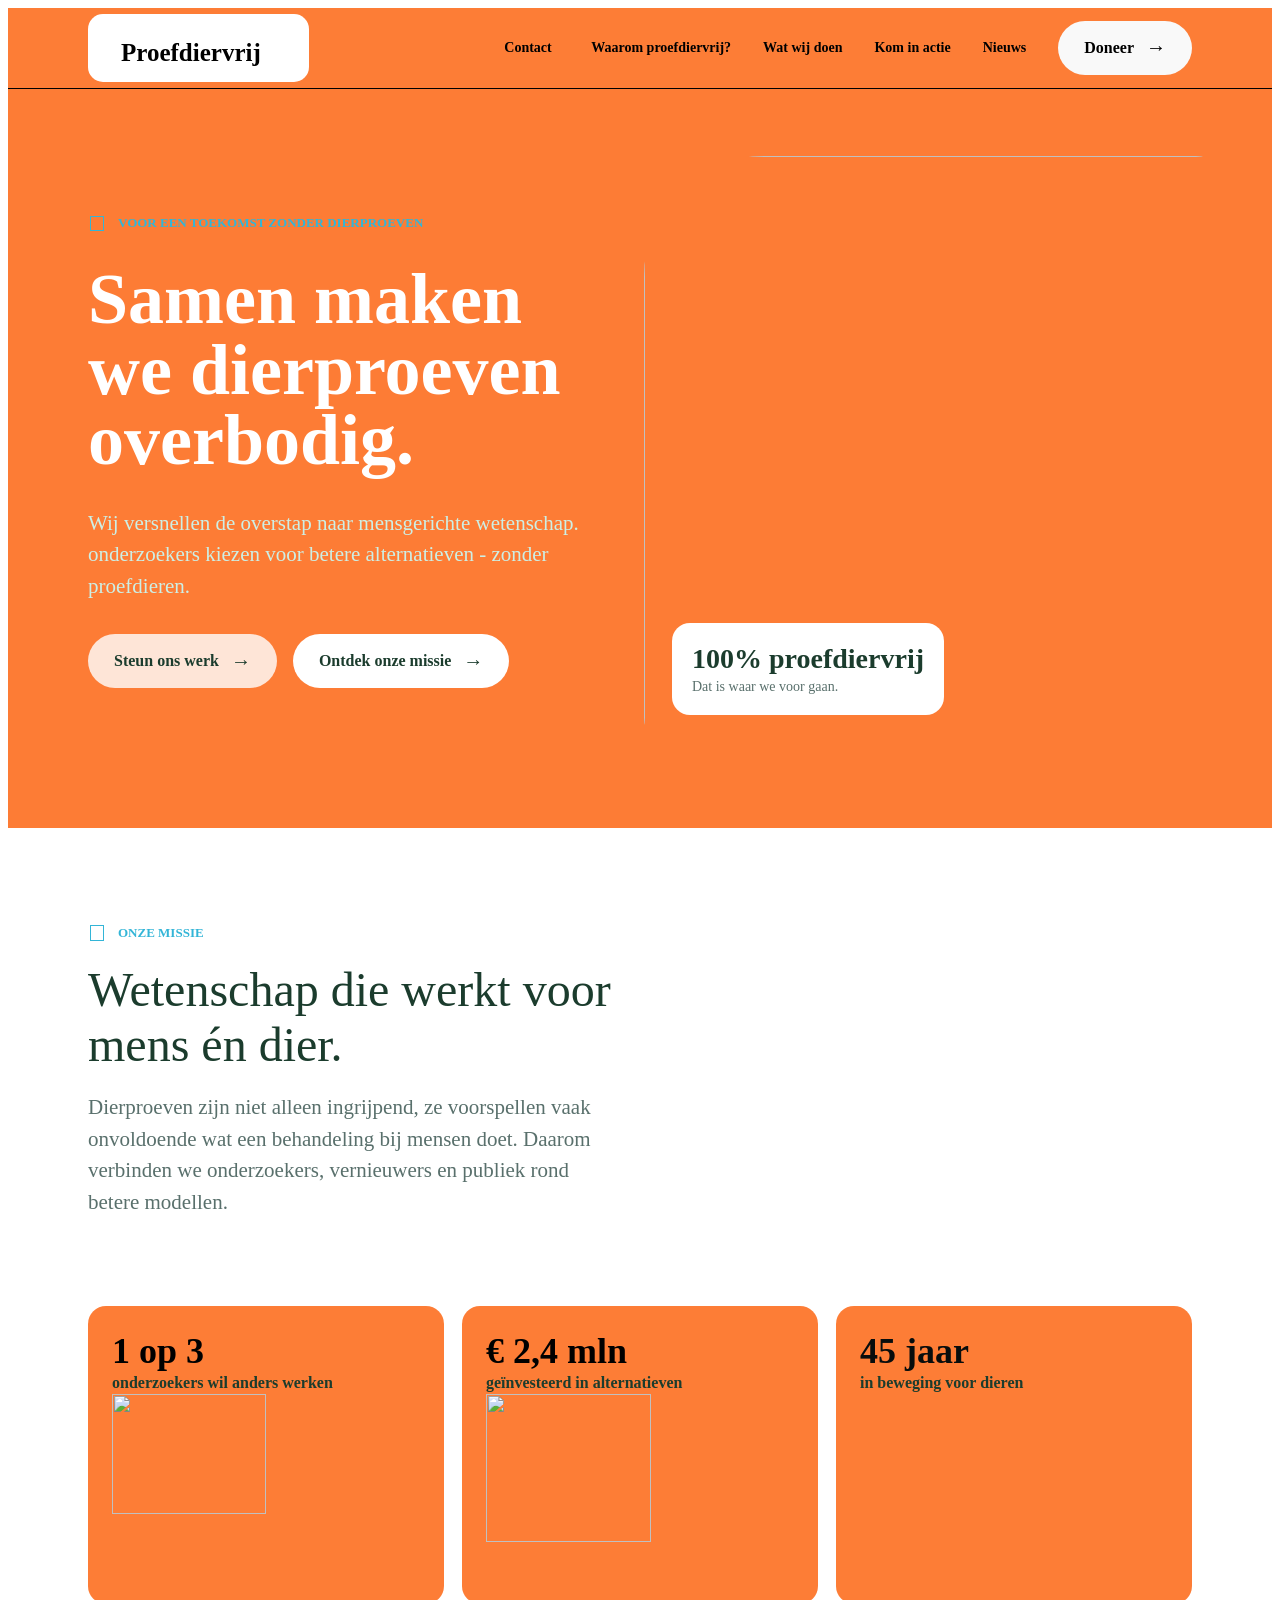
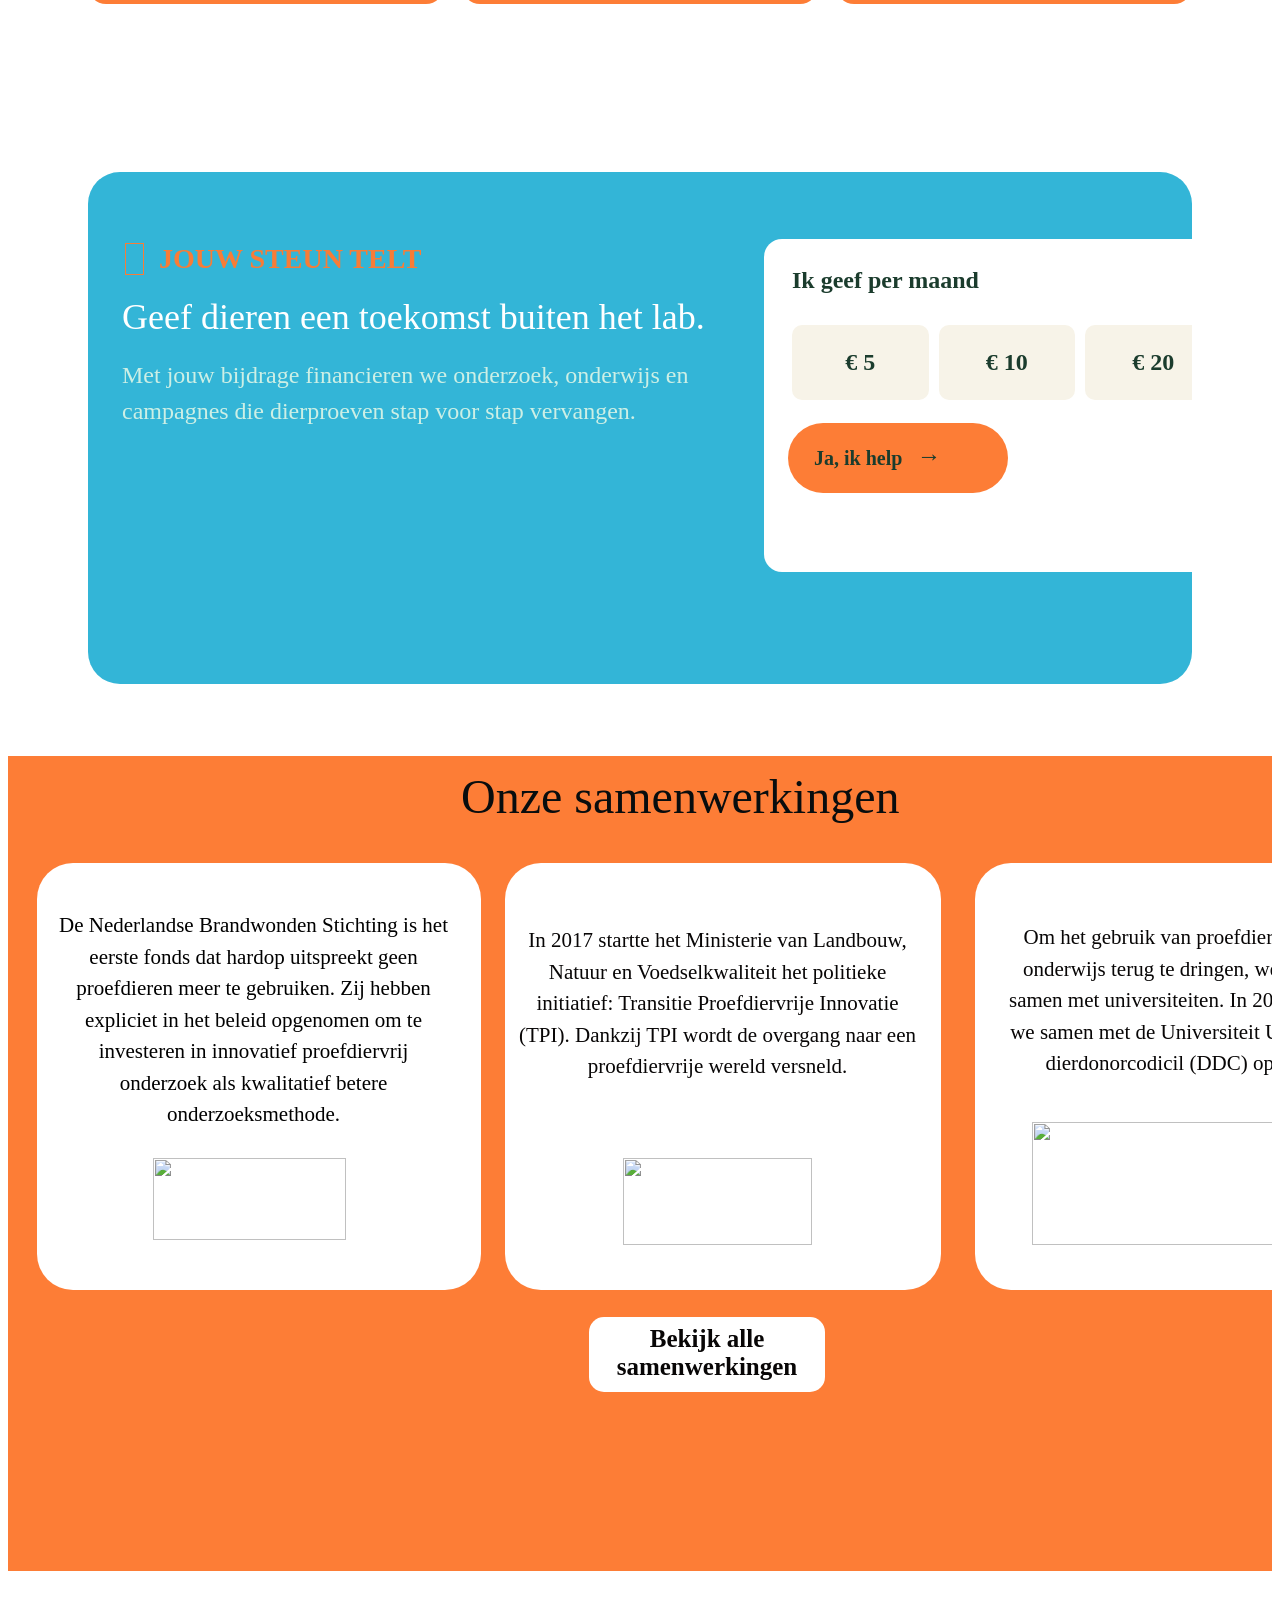
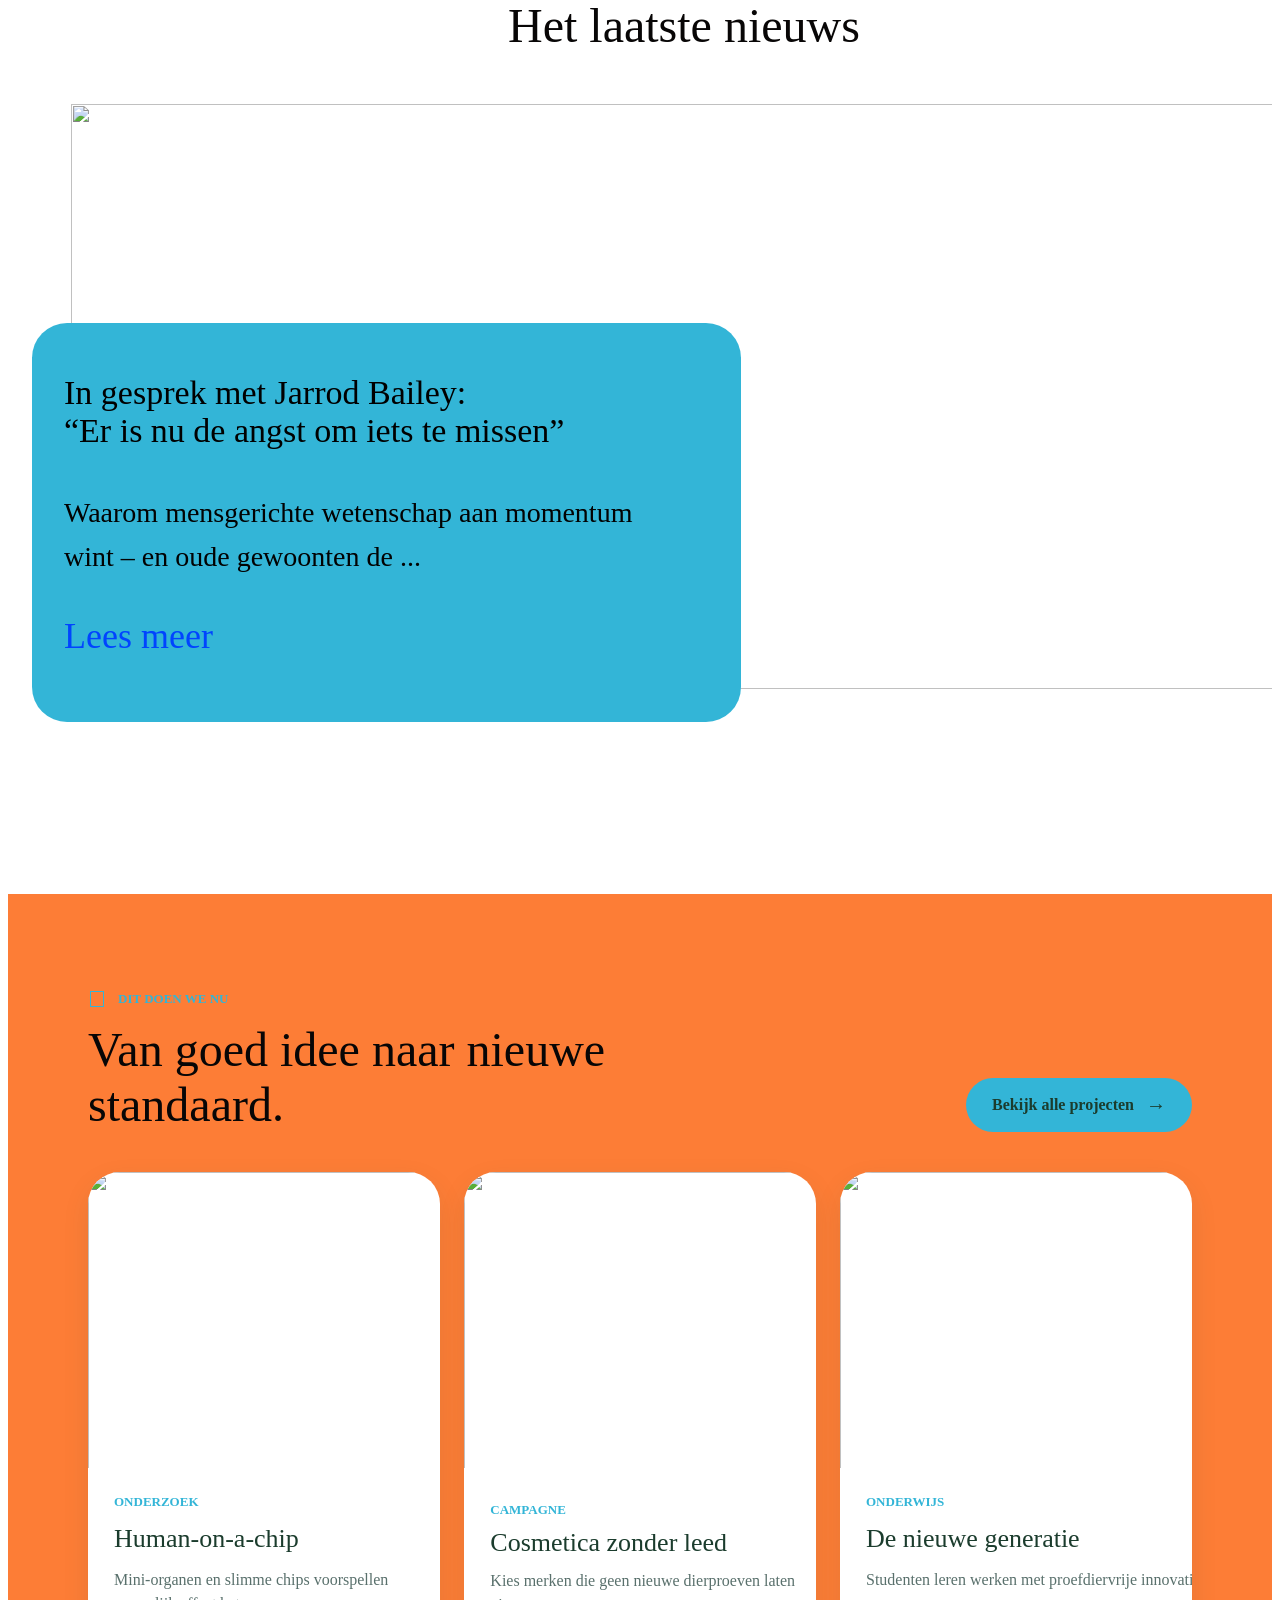
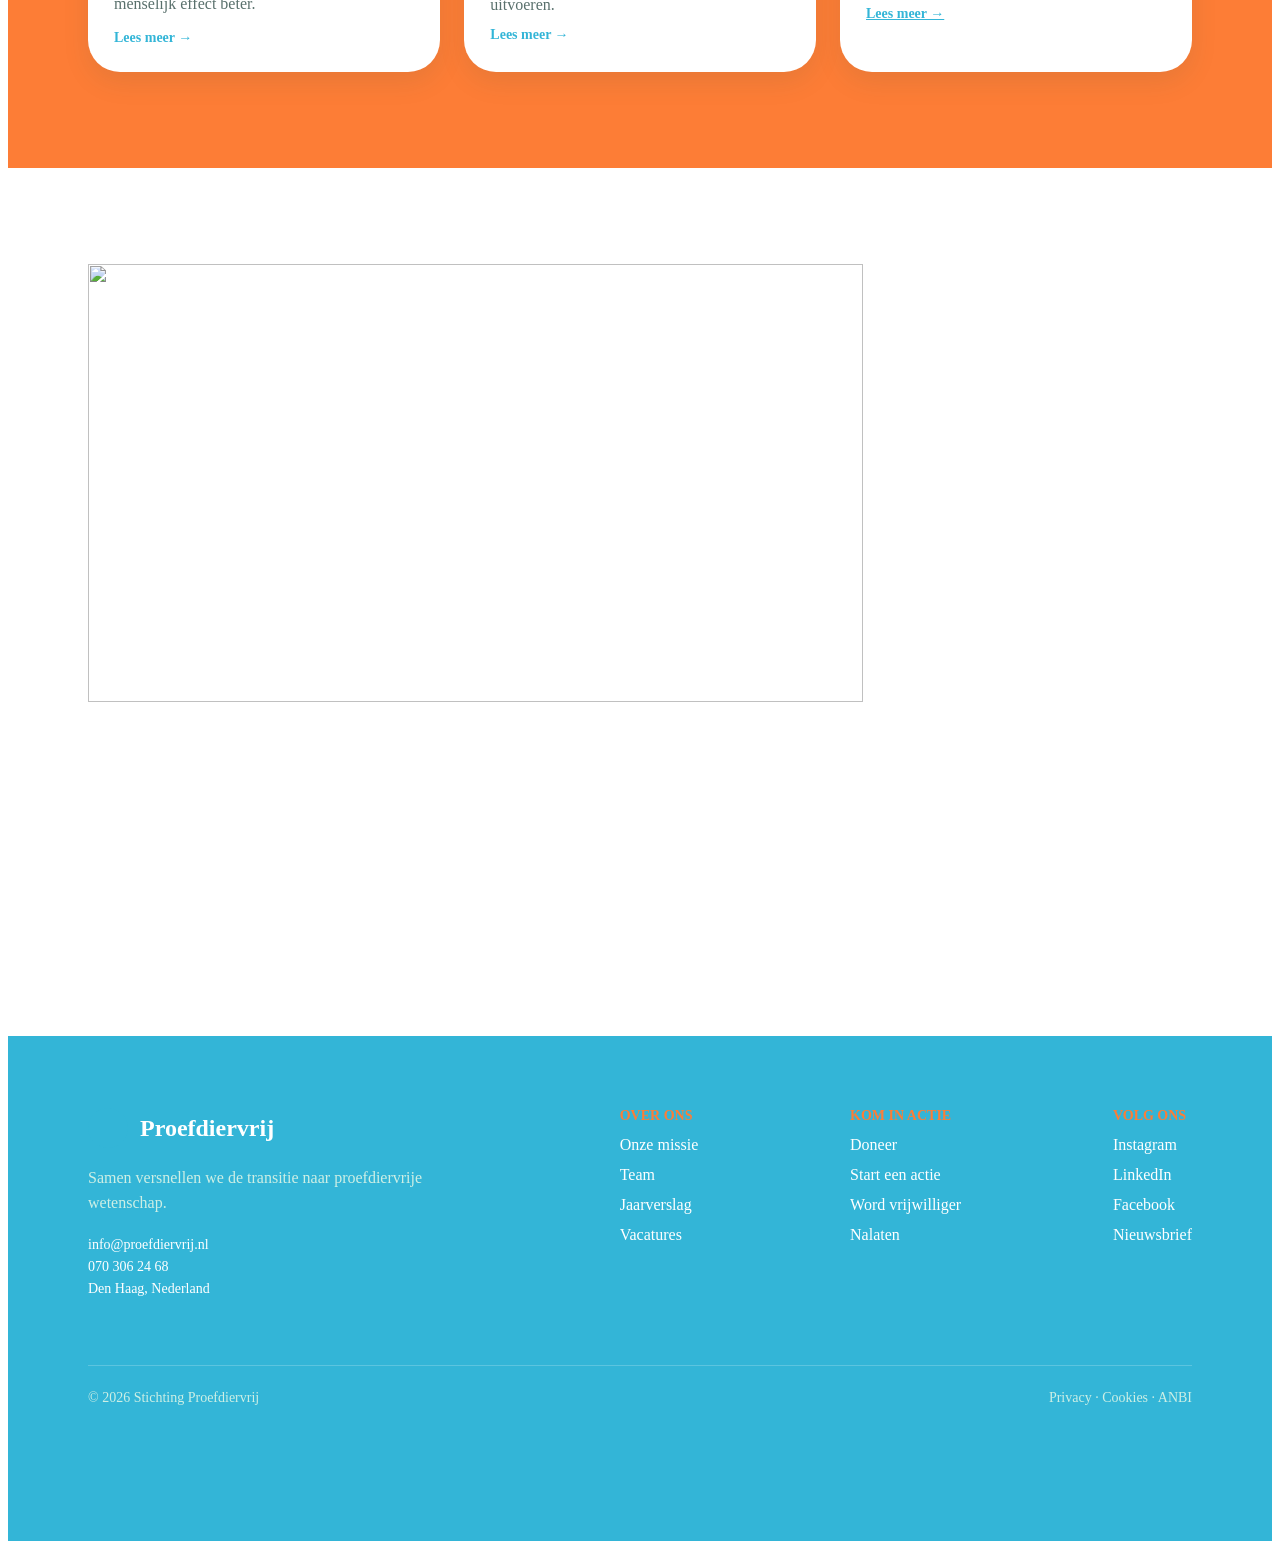
==== vyuoftyjfctcyucrtyucxrtyj.html @ 42ef0dd7 "begin project" ====
<!DOCTYPE html>
<html lang="en">
<head>
    <meta charset="UTF-8">
    <meta name="viewport" content="width=device-width, initial-scale=1.0">
    <title>proefdiervrij</title>
    <link rel="stylesheet" href="style.css">
</head>
<body>

    <div style="width: 100%; height: 100%; background: #F7F3E8; overflow: hidden; flex-direction: column; justify-content: flex-start; align-items: flex-start; display: inline-flex">
    <div style="align-self: stretch; height: 820px; background: rgba(255, 89.25, 0, 0.77); overflow: hidden; flex-direction: column; justify-content: flex-start; align-items: flex-start; display: flex">
        <div style="align-self: stretch; height: 92px; padding-left: 80px; padding-right: 80px; position: relative; background: #FD7D36; overflow: hidden; border-bottom: 1px black solid; justify-content: space-between; align-items: center; display: inline-flex">
            <div style="width: 221px; height: 68px; background: white; border-radius: 15px"></div>
            <div style="overflow: hidden; justify-content: flex-start; align-items: center; gap: 32px; display: flex">
                <div style="width: 55px; justify-content: flex-end; display: flex; flex-direction: column; color: black; font-size: 14px; font-family: Inter; font-weight: 600; word-wrap: break-word">Contact</div>
                <div style="color: black; font-size: 14px; font-family: Inter; font-weight: 600; word-wrap: break-word">Waarom proefdiervrij?</div>
                <div style="color: black; font-size: 14px; font-family: Inter; font-weight: 600; word-wrap: break-word">Wat wij doen</div>
                <div style="color: black; font-size: 14px; font-family: Inter; font-weight: 600; word-wrap: break-word">Kom in actie</div>
                <div style="color: black; font-size: 14px; font-family: Inter; font-weight: 600; word-wrap: break-word">Nieuws</div>
                <div style="height: 54px; padding-left: 26px; padding-right: 26px; background: #F9F9F9; overflow: hidden; border-radius: 999px; justify-content: flex-start; align-items: center; gap: 12px; display: flex">
                    <div style="color: black; font-size: 16px; font-family: Inter; font-weight: 700; word-wrap: break-word">Doneer</div>
                    <div style="color: black; font-size: 20px; font-family: Inter; font-weight: 700; word-wrap: break-word">→</div>
                </div>
            </div>
            <div style="left: 113px; top: 31px; position: absolute; color: black; font-size: 25px; font-family: Inter; font-weight: 800; word-wrap: break-word">Proefdiervrij</div>
        </div>
        <div style="align-self: stretch; height: 703px; padding-top: 58px; padding-bottom: 72px; padding-left: 80px; padding-right: 48px; overflow: hidden; justify-content: flex-start; align-items: center; gap: 64px; display: inline-flex">
            <div style="flex: 1 1 0; overflow: hidden; flex-direction: column; justify-content: flex-start; align-items: flex-start; gap: 32px; display: inline-flex">
                <div style="overflow: hidden; justify-content: flex-start; align-items: center; gap: 12px; display: inline-flex">
                    <div style="width: 18px; height: 18px; position: relative; overflow: hidden">
                        <div style="width: 12px; height: 13.50px; left: 3px; top: 2.25px; position: absolute; outline: 1px #33B5D7 solid; outline-offset: -0.50px"></div>
                    </div>
                    <div style="color: #33B5D7; font-size: 13px; font-family: Inter; font-weight: 700; text-transform: uppercase; word-wrap: break-word">Voor een toekomst zonder dierproeven</div>
                </div>
                <div style="align-self: stretch; color: white; font-size: 72px; font-family: Inter; font-weight: 800; line-height: 70.56px; word-wrap: break-word">Samen maken we dierproeven overbodig.</div>
                <div style="width: 560px; color: #CDEFE5; font-size: 21px; font-family: Inter; font-weight: 400; line-height: 31.50px; word-wrap: break-word">Wij versnellen de overstap naar mensgerichte wetenschap. Help onderzoekers kiezen voor betere alternatieven - zonder proefdieren.</div>
                <div style="overflow: hidden; justify-content: flex-start; align-items: flex-start; gap: 16px; display: inline-flex">
                    <div style="height: 54px; padding-left: 26px; padding-right: 26px; background: rgba(254.52, 254.52, 254.52, 0.80); overflow: hidden; border-radius: 999px; justify-content: flex-start; align-items: center; gap: 12px; display: flex">
                        <div style="color: #1B3C2D; font-size: 16px; font-family: Inter; font-weight: 700; word-wrap: break-word">Steun ons werk</div>
                        <div style="color: #1B3C2D; font-size: 20px; font-family: Inter; font-weight: 700; word-wrap: break-word">→</div>
                    </div>
                    <div style="height: 54px; padding-left: 26px; padding-right: 26px; background: white; overflow: hidden; border-radius: 999px; justify-content: flex-start; align-items: center; gap: 12px; display: flex">
                        <div style="color: #1B3C2D; font-size: 16px; font-family: Inter; font-weight: 700; word-wrap: break-word">Ontdek onze missie</div>
                        <div style="color: #1B3C2D; font-size: 20px; font-family: Inter; font-weight: 700; word-wrap: break-word">→</div>
                    </div>
                </div>
            </div>
            <div style="width: 580px; height: 590px; position: relative; overflow: hidden; border-top-left-radius: 120px; border-top-right-radius: 28px; border-bottom-right-radius: 120px; border-bottom-left-radius: 28px; background-image: url(https://placehold.co/580x590); flex-direction: column; justify-content: flex-start; align-items: flex-start; display: inline-flex">
                <div style="width: 701px; height: 654px; position: relative">
                    <img style="width: 701px; height: 654px; left: 0px; top: 0px; position: absolute" src="https://placehold.co/701x654" />
                </div>
                <div style="width: 956px; height: 892px"></div>
                <div style="padding: 20px; left: 28px; top: 467px; position: absolute; background: white; overflow: hidden; border-radius: 18px; flex-direction: column; justify-content: flex-start; align-items: flex-start; gap: 4px; display: flex">
                    <div style="color: #1B3C2D; font-size: 28px; font-family: Inter; font-weight: 800; word-wrap: break-word">100% proefdiervrij</div>
                    <div style="color: #59706C; font-size: 14px; font-family: Inter; font-weight: 400; word-wrap: break-word">Dat is waar we voor gaan.</div>
                </div>
            </div>
        </div>
    </div>
    <div style="align-self: stretch; padding-left: 80px; padding-right: 80px; padding-top: 96px; padding-bottom: 96px; background: white; overflow: hidden; flex-direction: column; justify-content: flex-start; align-items: flex-start; gap: 88px; display: flex">
        <div style="width: 530px; overflow: hidden; flex-direction: column; justify-content: flex-start; align-items: flex-start; gap: 20px; display: flex">
            <div style="overflow: hidden; justify-content: flex-start; align-items: center; gap: 12px; display: inline-flex">
                <div style="width: 18px; height: 18px; position: relative; overflow: hidden">
                    <div style="width: 12px; height: 13.50px; left: 3px; top: 2.25px; position: absolute; outline: 1px #33B5D7 solid; outline-offset: -0.50px"></div>
                </div>
                <div style="color: #33B5D7; font-size: 13px; font-family: Inter; font-weight: 700; text-transform: uppercase; word-wrap: break-word">Onze missie</div>
            </div>
            <div style="align-self: stretch; color: #1B3C2D; font-size: 48px; font-family: Inter; font-weight: 400; word-wrap: break-word">Wetenschap die werkt voor mens én dier.</div>
            <div style="align-self: stretch; color: #59706C; font-size: 21px; font-family: Inter; font-weight: 400; line-height: 31.50px; word-wrap: break-word">Dierproeven zijn niet alleen ingrijpend, ze voorspellen vaak onvoldoende wat een behandeling bij mensen doet. Daarom verbinden we onderzoekers, vernieuwers en publiek rond betere modellen.</div>
        </div>
        <div style="align-self: stretch; overflow: hidden; justify-content: flex-start; align-items: flex-start; gap: 18px; display: inline-flex">
            <div style="flex: 1 1 0; height: 250px; padding: 24px; background: #FD7D36; overflow: hidden; border-radius: 18px; flex-direction: column; justify-content: flex-start; align-items: flex-start; display: inline-flex">
                <div style="color: black; font-size: 36px; font-family: Inter; font-weight: 800; word-wrap: break-word">1 op 3</div>
                <div style="align-self: stretch; color: #1B3C2D; font-size: 16px; font-family: Inter; font-weight: 600; line-height: 22.40px; word-wrap: break-word">onderzoekers wil anders werken</div>
                <img style="width: 154px; height: 120px" src="https://placehold.co/154x120" />
            </div>
            <div style="flex: 1 1 0; height: 250px; padding: 24px; background: #FD7D36; overflow: hidden; border-radius: 18px; flex-direction: column; justify-content: flex-start; align-items: flex-start; display: inline-flex">
                <div style="color: black; font-size: 36px; font-family: Inter; font-weight: 800; word-wrap: break-word">€ 2,4 mln</div>
                <div style="align-self: stretch; color: #1B3C2D; font-size: 16px; font-family: Inter; font-weight: 600; line-height: 22.40px; word-wrap: break-word">geïnvesteerd in alternatieven</div>
                <img style="width: 165px; height: 148px" src="https://placehold.co/165x148" />
            </div>
            <div style="flex: 1 1 0; height: 250px; padding: 24px; background: #FD7D36; overflow: hidden; border-radius: 18px; flex-direction: column; justify-content: flex-start; align-items: flex-start; display: inline-flex">
                <div style="color: #080D0D; font-size: 36px; font-family: Inter; font-weight: 800; word-wrap: break-word">45 jaar</div>
                <div style="align-self: stretch; color: #1B3C2D; font-size: 16px; font-family: Inter; font-weight: 600; line-height: 22.40px; word-wrap: break-word">in beweging voor dieren</div>
            </div>
        </div>
    </div>
    <div style="align-self: stretch; padding-left: 80px; padding-right: 80px; padding-top: 72px; padding-bottom: 72px; background: white; overflow: hidden; flex-direction: column; justify-content: flex-start; align-items: flex-start; display: flex">
        <div style="align-self: stretch; height: 400px; padding: 56px; position: relative; background: #33B5D7; overflow: hidden; border-radius: 32px; justify-content: flex-start; align-items: center; gap: 64px; display: inline-flex">
            <div style="width: 576px; height: 277px; padding: 28px; left: 676px; top: 67px; position: absolute; background: white; overflow: hidden; border-radius: 18px; flex-direction: column; justify-content: flex-start; align-items: flex-start; gap: 18px; display: inline-flex">
                <div style="color: #1B3C2D; font-size: 24px; font-family: Inter; font-weight: 700; word-wrap: break-word">Ik geef per maand</div>
                <div style="align-self: stretch; height: 75px; padding-top: 13px; overflow: hidden; justify-content: flex-start; align-items: flex-start; gap: 10px; display: inline-flex">
                    <div style="flex: 1 1 0; align-self: stretch; background: #F7F3E8; overflow: hidden; border-radius: 10px; flex-direction: column; justify-content: center; align-items: center; display: inline-flex">
                        <div style="color: #1B3C2D; font-size: 24px; font-family: Inter; font-weight: 700; word-wrap: break-word">€ 5</div>
                    </div>
                    <div style="flex: 1 1 0; align-self: stretch; background: #F7F3E8; overflow: hidden; border-radius: 10px; flex-direction: column; justify-content: center; align-items: center; display: inline-flex">
                        <div style="color: #1B3C2D; font-size: 24px; font-family: Inter; font-weight: 700; word-wrap: break-word">€ 10</div>
                    </div>
                    <div style="flex: 1 1 0; align-self: stretch; background: #F7F3E8; overflow: hidden; border-radius: 10px; flex-direction: column; justify-content: center; align-items: center; display: inline-flex">
                        <div style="color: #1B3C2D; font-size: 24px; font-family: Inter; font-weight: 700; word-wrap: break-word">€ 20</div>
                    </div>
                    <div style="flex: 1 1 0; align-self: stretch; background: #F7F3E8; overflow: hidden; border-radius: 10px; flex-direction: column; justify-content: center; align-items: center; display: inline-flex">
                        <div style="color: #1B3C2D; font-size: 20px; font-family: Inter; font-weight: 700; word-wrap: break-word">Ander <br/>bedrag</div>
                    </div>
                </div>
                <div style="width: 168px; height: 70px; padding-left: 26px; padding-right: 26px; left: 24px; top: 184px; position: absolute; background: #FD7D36; overflow: hidden; border-radius: 999px; justify-content: flex-start; align-items: center; gap: 12px; display: inline-flex">
                    <div style="color: #1B3C2D; font-size: 20px; font-family: Inter; font-weight: 700; word-wrap: break-word">Ja, ik help</div>
                    <div style="left: 129px; top: 20px; position: absolute; color: #1B3C2D; font-size: 24px; font-family: Inter; font-weight: 700; word-wrap: break-word">→</div>
                </div>
            </div>
            <div style="width: 620px; height: 288px; left: 34px; top: 67px; position: absolute; overflow: hidden; flex-direction: column; justify-content: flex-start; align-items: flex-start; gap: 20px; display: inline-flex">
                <div style="overflow: hidden; justify-content: flex-start; align-items: center; gap: 12px; display: inline-flex">
                    <div style="width: 25px; height: 40px; position: relative; overflow: hidden">
                        <div style="width: 16.67px; height: 30px; left: 4.17px; top: 5px; position: absolute; outline: 1px #F87C37 solid; outline-offset: -0.50px"></div>
                    </div>
                    <div style="color: #F87C37; font-size: 28px; font-family: Inter; font-weight: 700; text-transform: uppercase; word-wrap: break-word">Jouw steun telt</div>
                </div>
                <div style="align-self: stretch; color: white; font-size: 36px; font-family: Inter; font-weight: 400; line-height: 37.80px; word-wrap: break-word">Geef dieren een toekomst buiten het lab.</div>
                <div style="align-self: stretch; color: #CDEFE5; font-size: 24px; font-family: Roboto; font-weight: 400; line-height: 36px; word-wrap: break-word">Met jouw bijdrage financieren we onderzoek, onderwijs en campagnes die dierproeven stap voor stap vervangen.</div>
            </div>
        </div>
    </div>
    <div style="align-self: stretch; height: 671px; padding-left: 80px; padding-right: 80px; padding-top: 72px; padding-bottom: 72px; position: relative; background: #FD7D36; overflow: hidden; flex-direction: column; justify-content: flex-start; align-items: flex-start; display: flex">
        <div style="width: 444px; height: 427px; left: 29px; top: 107px; position: absolute; background: var(--Color, white); border-radius: 36px"></div>
        <div style="width: 436px; height: 427px; left: 497px; top: 107px; position: absolute; background: var(--Color, white); border-radius: 36px"></div>
        <div style="width: 440px; height: 427px; left: 967px; top: 107px; position: absolute; background: var(--Color, white); border-radius: 36px"></div>
        <div style="width: 1164px; height: 112px; left: 453px; top: 13px; position: absolute; color: #090D0E; font-size: 48px; font-family: Inter; font-weight: 400; word-wrap: break-word">Onze samenwerkingen</div>
        <div style="width: 401px; height: 239px; left: 45px; top: 154px; position: absolute; text-align: center; color: black; font-size: 21px; font-family: Inter; font-weight: 400; line-height: 31.50px; word-wrap: break-word">De Nederlandse Brandwonden Stichting is het eerste fonds dat hardop uitspreekt geen proefdieren meer te gebruiken. Zij hebben expliciet in het beleid opgenomen om te investeren in innovatief proefdiervrij onderzoek als kwalitatief betere onderzoeksmethode.</div>
        <div style="width: 405px; height: 181px; left: 507px; top: 169px; position: absolute; text-align: center; color: var(--Colortext, #080606); font-size: 21px; font-family: Inter; font-weight: 400; line-height: 31.50px; word-wrap: break-word">In 2017 startte het Ministerie van Landbouw, Natuur en Voedselkwaliteit het politieke initiatief: Transitie Proefdiervrije Innovatie (TPI). Dankzij TPI wordt de overgang naar een proefdiervrije wereld versneld.</div>
        <div style="width: 359px; height: 181px; left: 997px; top: 166px; position: absolute; text-align: center; color: var(--Colortext, #080606); font-size: 21px; font-family: Inter; font-weight: 400; line-height: 31.50px; word-wrap: break-word">Om het gebruik van proefdieren in het onderwijs terug te dringen, werken we samen met universiteiten. In 2010 hebben we samen met de Universiteit Utrecht het dierdonorcodicil (DDC) opgezet.</div>
        <img style="width: 189px; height: 87px; left: 615px; top: 402px; position: absolute" src="https://placehold.co/189x87" />
        <img style="width: 311px; height: 123px; left: 1024px; top: 366px; position: absolute" src="https://placehold.co/311x123" />
        <div style="width: 236px; height: 75px; left: 581px; top: 561px; position: absolute; background: white; border-radius: 15px"></div>
        <div style="width: 296px; height: 75px; left: 551px; top: 569px; position: absolute; text-align: center; color: var(--Colortext, #080606); font-size: 25px; font-family: Inter; font-weight: 642; word-wrap: break-word">Bekijk alle samenwerkingen</div>
        <img style="width: 193px; height: 82px; left: 145px; top: 402px; position: absolute" src="https://placehold.co/193x82" />
    </div>
    <div style="align-self: stretch; height: 779px; padding-left: 80px; padding-right: 80px; padding-top: 72px; padding-bottom: 72px; position: relative; background: white; overflow: hidden; flex-direction: column; justify-content: flex-start; align-items: flex-start; display: flex">
        <img style="width: 1340px; height: 585px; left: 63px; top: 133px; position: absolute" src="https://placehold.co/1340x585" />
        <div style="width: 1091px; height: 146px; left: 500px; top: 27px; position: absolute; color: var(--Colortext, #080606); font-size: 48px; font-family: Inter; font-weight: 400; word-wrap: break-word">Het laatste nieuws</div>
        <div style="width: 709px; height: 399px; left: 24px; top: 352px; position: absolute; background: #33B5D7; border-radius: 35px"></div>
        <div style="width: 644px; height: 315px; left: 56px; top: 403px; position: absolute; color: black; font-size: 34px; font-family: Inter; font-weight: 400; word-wrap: break-word">In gesprek met Jarrod Bailey: <br/>“Er is nu de angst om iets te missen”</div>
        <div style="width: 603px; height: 184px; left: 56px; top: 520px; position: absolute; color: #020202; font-size: 28px; font-family: Inter; font-weight: 400; line-height: 44px; word-wrap: break-word">Waarom mensgerichte wetenschap aan momentum wint – en oude gewoonten de ...</div>
        <div style="width: 268px; height: 48px; left: 56px; top: 644px; position: absolute; color: #0044FF; font-size: 36px; font-family: Inter; font-weight: 400; word-wrap: break-word">Lees meer</div>
    </div>
    <div style="align-self: stretch; padding-left: 80px; padding-right: 80px; padding-top: 96px; padding-bottom: 96px; background: #FD7D36; overflow: hidden; flex-direction: column; justify-content: flex-start; align-items: flex-start; gap: 40px; display: flex">
        <div style="align-self: stretch; overflow: hidden; justify-content: space-between; align-items: flex-end; display: inline-flex">
            <div style="width: 680px; overflow: hidden; flex-direction: column; justify-content: flex-start; align-items: flex-start; gap: 14px; display: inline-flex">
                <div style="overflow: hidden; justify-content: flex-start; align-items: center; gap: 12px; display: inline-flex">
                    <div style="width: 18px; height: 18px; position: relative; overflow: hidden">
                        <div style="width: 12px; height: 13.50px; left: 3px; top: 2.25px; position: absolute; outline: 1px #33B5D7 solid; outline-offset: -0.50px"></div>
                    </div>
                    <div style="color: #33B5D7; font-size: 13px; font-family: Inter; font-weight: 700; text-transform: uppercase; word-wrap: break-word">Dit doen we nu</div>
                </div>
                <div style="align-self: stretch; color: var(--Colortext, #080606); font-size: 48px; font-family: Inter; font-weight: 400; word-wrap: break-word">Van goed idee naar nieuwe standaard.</div>
            </div>
            <div style="height: 54px; padding-left: 26px; padding-right: 26px; background: #33B5D7; overflow: hidden; border-radius: 999px; justify-content: flex-start; align-items: center; gap: 12px; display: flex">
                <div style="color: #1B3C2D; font-size: 16px; font-family: Inter; font-weight: 700; word-wrap: break-word">Bekijk alle projecten</div>
                <div style="color: #1B3C2D; font-size: 20px; font-family: Inter; font-weight: 700; word-wrap: break-word">→</div>
            </div>
        </div>
        <div style="align-self: stretch; justify-content: flex-start; align-items: flex-start; gap: 24px; display: inline-flex">
            <div style="flex: 1 1 0; height: 500px; background: white; box-shadow: 0px 10px 28px rgba(6, 78, 69, 0.09); overflow: hidden; border-radius: 32px; flex-direction: column; justify-content: flex-start; align-items: flex-start; display: inline-flex">
                <div style="width: 411px; height: 296px; overflow: hidden; background-image: url(https://placehold.co/411x296); flex-direction: column; justify-content: flex-start; align-items: flex-start; display: flex">
                    <img style="width: 415px; height: 415px; border-radius: 26px" src="https://placehold.co/415x415" />
                </div>
                <div style="align-self: stretch; flex: 1 1 0; padding: 26px; overflow: hidden; flex-direction: column; justify-content: flex-start; align-items: flex-start; gap: 14px; display: flex">
                    <div style="color: #33B5D7; font-size: 13px; font-family: Inter; font-weight: 700; text-transform: uppercase; word-wrap: break-word">Onderzoek</div>
                    <div style="align-self: stretch; color: #1B3C2D; font-size: 26px; font-family: Inter; font-weight: 400; word-wrap: break-word">Human-on-a-chip</div>
                    <div style="align-self: stretch; color: #59706C; font-size: 16px; font-family: Inter; font-weight: 400; line-height: 24px; word-wrap: break-word">Mini-organen en slimme chips voorspellen menselijk effect beter.</div>
                    <div style="color: #33B5D7; font-size: 14px; font-family: Inter; font-weight: 700; word-wrap: break-word">Lees meer →</div>
                </div>
            </div>
            <div style="flex: 1 1 0; height: 500px; position: relative; background: white; box-shadow: 0px 10px 28px rgba(6, 78, 69, 0.09); overflow: hidden; border-radius: 32px; flex-direction: column; justify-content: flex-start; align-items: flex-start; display: inline-flex">
                <div style="align-self: stretch; height: 296px; overflow: hidden; background-image: url(https://placehold.co/411x296); flex-direction: column; justify-content: flex-start; align-items: flex-start; display: flex">
                    <img style="width: 411px; height: 411px" src="https://placehold.co/411x411" />
                </div>
                <div style="width: 410px; height: 226px; left: 0.33px; top: 304px; position: absolute; overflow: hidden">
                    <div style="left: 26px; top: 26px; position: absolute; color: #33B5D7; font-size: 13px; font-family: Inter; font-weight: 700; text-transform: uppercase; word-wrap: break-word">Campagne</div>
                    <div style="left: 26px; top: 52px; position: absolute; color: #1B3C2D; font-size: 26px; font-family: Inter; font-weight: 400; word-wrap: break-word">Cosmetica zonder leed</div>
                    <div style="width: 358px; left: 26px; top: 93px; position: absolute; color: #59706C; font-size: 16px; font-family: Inter; font-weight: 400; line-height: 24px; word-wrap: break-word">Kies merken die geen nieuwe dierproeven laten uitvoeren.</div>
                    <div style="left: 26px; top: 151px; position: absolute; color: #33B5D7; font-size: 14px; font-family: Inter; font-weight: 700; word-wrap: break-word">Lees meer →</div>
                </div>
            </div>
            <div style="flex: 1 1 0; height: 500px; position: relative; background: white; box-shadow: 0px 10px 28px rgba(6, 78, 69, 0.09); overflow: hidden; border-radius: 32px; flex-direction: column; justify-content: flex-start; align-items: flex-start; display: inline-flex">
                <div style="align-self: stretch; height: 296px; overflow: hidden; background-image: url(https://placehold.co/411x296); flex-direction: column; justify-content: flex-start; align-items: flex-start; display: flex">
                    <img style="width: 411px; height: 411px" src="https://placehold.co/411x411" />
                </div>
                <div style="width: 410.67px; height: 230px; padding: 26px; left: 0px; top: 296px; position: absolute; overflow: hidden; flex-direction: column; justify-content: flex-start; align-items: flex-start; gap: 14px; display: flex">
                    <div style="color: #33B5D7; font-size: 13px; font-family: Inter; font-weight: 700; text-transform: uppercase; word-wrap: break-word">Onderwijs</div>
                    <div style="align-self: stretch; color: #1B3C2D; font-size: 26px; font-family: Inter; font-weight: 400; word-wrap: break-word">De nieuwe generatie</div>
                    <div style="align-self: stretch; color: #59706C; font-size: 16px; font-family: Inter; font-weight: 400; line-height: 24px; word-wrap: break-word">Studenten leren werken met proefdiervrije innovaties.</div>
                    <div style="color: #33B5D7; font-size: 14px; font-family: Inter; font-weight: 700; text-decoration: underline; word-wrap: break-word">Lees meer →</div>
                </div>
            </div>
        </div>
    </div>
    <div style="align-self: stretch; height: 676px; padding-left: 80px; padding-right: 80px; padding-top: 96px; padding-bottom: 96px; background: white; overflow: hidden; flex-direction: column; justify-content: flex-start; align-items: flex-start; gap: 40px; display: flex">
        <img style="width: 775px; height: 438px" src="https://placehold.co/775x438" />
    </div>
    <div style="align-self: stretch; height: 401px; padding-top: 72px; padding-bottom: 32px; padding-left: 80px; padding-right: 80px; background: #33B5D7; overflow: hidden; flex-direction: column; justify-content: flex-start; align-items: flex-start; gap: 64px; display: flex">
        <div style="align-self: stretch; overflow: hidden; justify-content: space-between; align-items: flex-start; display: inline-flex">
            <div style="width: 380px; overflow: hidden; flex-direction: column; justify-content: flex-start; align-items: flex-start; gap: 18px; display: inline-flex">
                <div style="overflow: hidden; justify-content: flex-start; align-items: center; gap: 12px; display: inline-flex">
                    <div style="width: 40px; height: 40px; background: #33B5D7; border-radius: 9999px"></div>
                    <div style="color: white; font-size: 24px; font-family: Inter; font-weight: 800; word-wrap: break-word">Proefdiervrij</div>
                </div>
                <div style="align-self: stretch; color: #CDEFE5; font-size: 16px; font-family: Inter; font-weight: 400; line-height: 24.80px; word-wrap: break-word">Samen versnellen we de transitie naar proefdiervrije wetenschap.</div>
                <div style="color: white; font-size: 14px; font-family: Inter; font-weight: 400; line-height: 22.40px; word-wrap: break-word">info@proefdiervrij.nl<br/>070 306 24 68<br/>Den Haag, Nederland</div>
            </div>
            <div style="overflow: hidden; flex-direction: column; justify-content: flex-start; align-items: flex-start; gap: 12px; display: inline-flex">
                <div style="color: #FD7D36; font-size: 14px; font-family: Inter; font-weight: 700; text-transform: uppercase; word-wrap: break-word">Over ons</div>
                <div style="color: white; font-size: 16px; font-family: Inter; font-weight: 400; word-wrap: break-word">Onze missie</div>
                <div style="color: white; font-size: 16px; font-family: Inter; font-weight: 400; word-wrap: break-word">Team</div>
                <div style="color: white; font-size: 16px; font-family: Inter; font-weight: 400; word-wrap: break-word">Jaarverslag</div>
                <div style="color: white; font-size: 16px; font-family: Inter; font-weight: 400; word-wrap: break-word">Vacatures</div>
            </div>
            <div style="overflow: hidden; flex-direction: column; justify-content: flex-start; align-items: flex-start; gap: 12px; display: inline-flex">
                <div style="color: #FD7D36; font-size: 14px; font-family: Inter; font-weight: 700; text-transform: uppercase; word-wrap: break-word">Kom in actie</div>
                <div style="color: white; font-size: 16px; font-family: Inter; font-weight: 400; word-wrap: break-word">Doneer</div>
                <div style="color: white; font-size: 16px; font-family: Inter; font-weight: 400; word-wrap: break-word">Start een actie</div>
                <div style="color: white; font-size: 16px; font-family: Inter; font-weight: 400; word-wrap: break-word">Word vrijwilliger</div>
                <div style="color: white; font-size: 16px; font-family: Inter; font-weight: 400; word-wrap: break-word">Nalaten</div>
            </div>
            <div style="overflow: hidden; flex-direction: column; justify-content: flex-start; align-items: flex-start; gap: 12px; display: inline-flex">
                <div style="color: #FD7D36; font-size: 14px; font-family: Inter; font-weight: 700; text-transform: uppercase; word-wrap: break-word">Volg ons</div>
                <div style="color: white; font-size: 16px; font-family: Inter; font-weight: 400; word-wrap: break-word">Instagram</div>
                <div style="color: white; font-size: 16px; font-family: Inter; font-weight: 400; word-wrap: break-word">LinkedIn</div>
                <div style="color: white; font-size: 16px; font-family: Inter; font-weight: 400; word-wrap: break-word">Facebook</div>
                <div style="color: white; font-size: 16px; font-family: Inter; font-weight: 400; word-wrap: break-word">Nieuwsbrief</div>
            </div>
        </div>
        <div style="align-self: stretch; padding-top: 24px; overflow: hidden; border-top: 1px rgba(255, 255, 255, 0.20) solid; justify-content: space-between; align-items: flex-start; display: inline-flex">
            <div style="color: #CDEFE5; font-size: 14px; font-family: Inter; font-weight: 400; word-wrap: break-word">© 2026 Stichting Proefdiervrij</div>
            <div style="color: #CDEFE5; font-size: 14px; font-family: Inter; font-weight: 400; word-wrap: break-word">Privacy · Cookies · ANBI</div>
        </div>
    </div>
</div>
    
</body>
</html>
---- style.css ----
/* Algemene typografie */
body {
    font-family: Inter, sans-serif;
    word-wrap: break-word;
}

/* Navigatie */
.nav-item {
    color: black;
    font-size: 14px;
    font-weight: 600;
}

.nav-item.donate {
    font-size: 16px;
    font-weight: 700;
}

.nav-arrow {
    font-size: 20px;
    font-weight: 700;
    color: black;
}

/* Header */
.logo-title {
    color: black;
    font-size: 25px;
    font-weight: 800;
}

.subtitle {
    color: #33B5D7;
    font-size: 13px;
    font-weight: 700;
    text-transform: uppercase;
}

.hero-title {
    color: white;
    font-size: 72px;
    font-weight: 800;
    line-height: 70.56px;
}

.hero-text {
    color: #CDEFE5;
    font-size: 21px;
    font-weight: 400;
    line-height: 31.5px;
}

.hero-button {
    color: #1B3C2D;
    font-size: 16px;
    font-weight: 700;
}

.hero-button-arrow {
    color: #1B3C2D;
    font-size: 20px;
    font-weight: 700;
}

/* Missie sectie */
.section-title {
    color: #1B3C2D;
    font-size: 48px;
    font-weight: 400;
}

.section-subtitle {
    color: #33B5D7;
    font-size: 13px;
    font-weight: 700;
    text-transform: uppercase;
}

.section-text {
    color: #59706C;
    font-size: 21px;
    font-weight: 400;
    line-height: 31.5px;
}

/* Statistieken */
.stat-number {
    color: black;
    font-size: 36px;
    font-weight: 800;
}

.stat-label {
    color: #1B3C2D;
    font-size: 16px;
    font-weight: 600;
    line-height: 22.4px;
}

/* Donatie blok */
.donation-title {
    color: #1B3C2D;
    font-size: 24px;
    font-weight: 700;
}

.donation-amount {
    color: #1B3C2D;
    font-size: 24px;
    font-weight: 700;
}

.donation-other {
    color: #1B3C2D;
    font-size: 20px;
    font-weight: 700;
}

.donation-button {
    color: #1B3C2D;
    font-size: 20px;
    font-weight: 700;
}

.donation-button-arrow {
    color: #1B3C2D;
    font-size: 24px;
    font-weight: 700;
}

/* Steun sectie */
.support-title {
    color: #F87C37;
    font-size: 28px;
    font-weight: 700;
    text-transform: uppercase;
}

.support-text {
    color: white;
    font-size: 36px;
    font-weight: 400;
    line-height: 37.8px;
}

.support-subtext {
    color: #CDEFE5;
    font-size: 24px;
    font-family: Roboto, sans-serif;
    font-weight: 400;
    line-height: 36px;
}

/* Samenwerkingen */
.collab-title {
    color: #090D0E;
    font-size: 48px;
    font-weight: 400;
}

.collab-text {
    color: black;
    font-size: 21px;
    font-weight: 400;
    line-height: 31.5px;
}

.collab-link {
    color: #080606;
    font-size: 25px;
    font-weight: 642;
}

/* Nieuws */
.news-title {
    color: #080606;
    font-size: 48px;
    font-weight: 400;
}

.news-item-title {
    color: black;
    font-size: 34px;
    font-weight: 400;
}

.news-item-subtitle {
    color: #020202;
    font-size: 28px;
    font-weight: 400;
    line-height: 44px;
}

.news-readmore {
    color: #0044FF;
    font-size: 36px;
    font-weight: 400;
}

/* Projecten */
.project-tag {
    color: #33B5D7;
    font-size: 13px;
    font-weight: 700;
    text-transform: uppercase;
}

.project-title {
    color: #080606;
    font-size: 48px;
    font-weight: 400;
}

.project-link {
    color: #1B3C2D;
    font-size: 16px;
    font-weight: 700;
}

.project-link-arrow {
    color: #1B3C2D;
    font-size: 20px;
    font-weight: 700;
}

/* Footer */
.footer-title {
    color: white;
    font-size: 24px;
    font-weight: 800;
}

.footer-text {
    color: #CDEFE5;
    font-size: 16px;
    font-weight: 400;
    line-height: 24.8px;
}

.footer-contact {
    color: white;
    font-size: 14px;
    font-weight: 400;
    line-height: 22.4px;
}

.footer-section-title {
    color: #FD7D36;
    font-size: 14px;
    font-weight: 700;
    text-transform: uppercase;
}

.footer-link {
    color: white;
    font-size: 16px;
    font-weight: 400;
}

.footer-bottom {
    color: #CDEFE5;
    font-size: 14px;
    font-weight: 400;
}
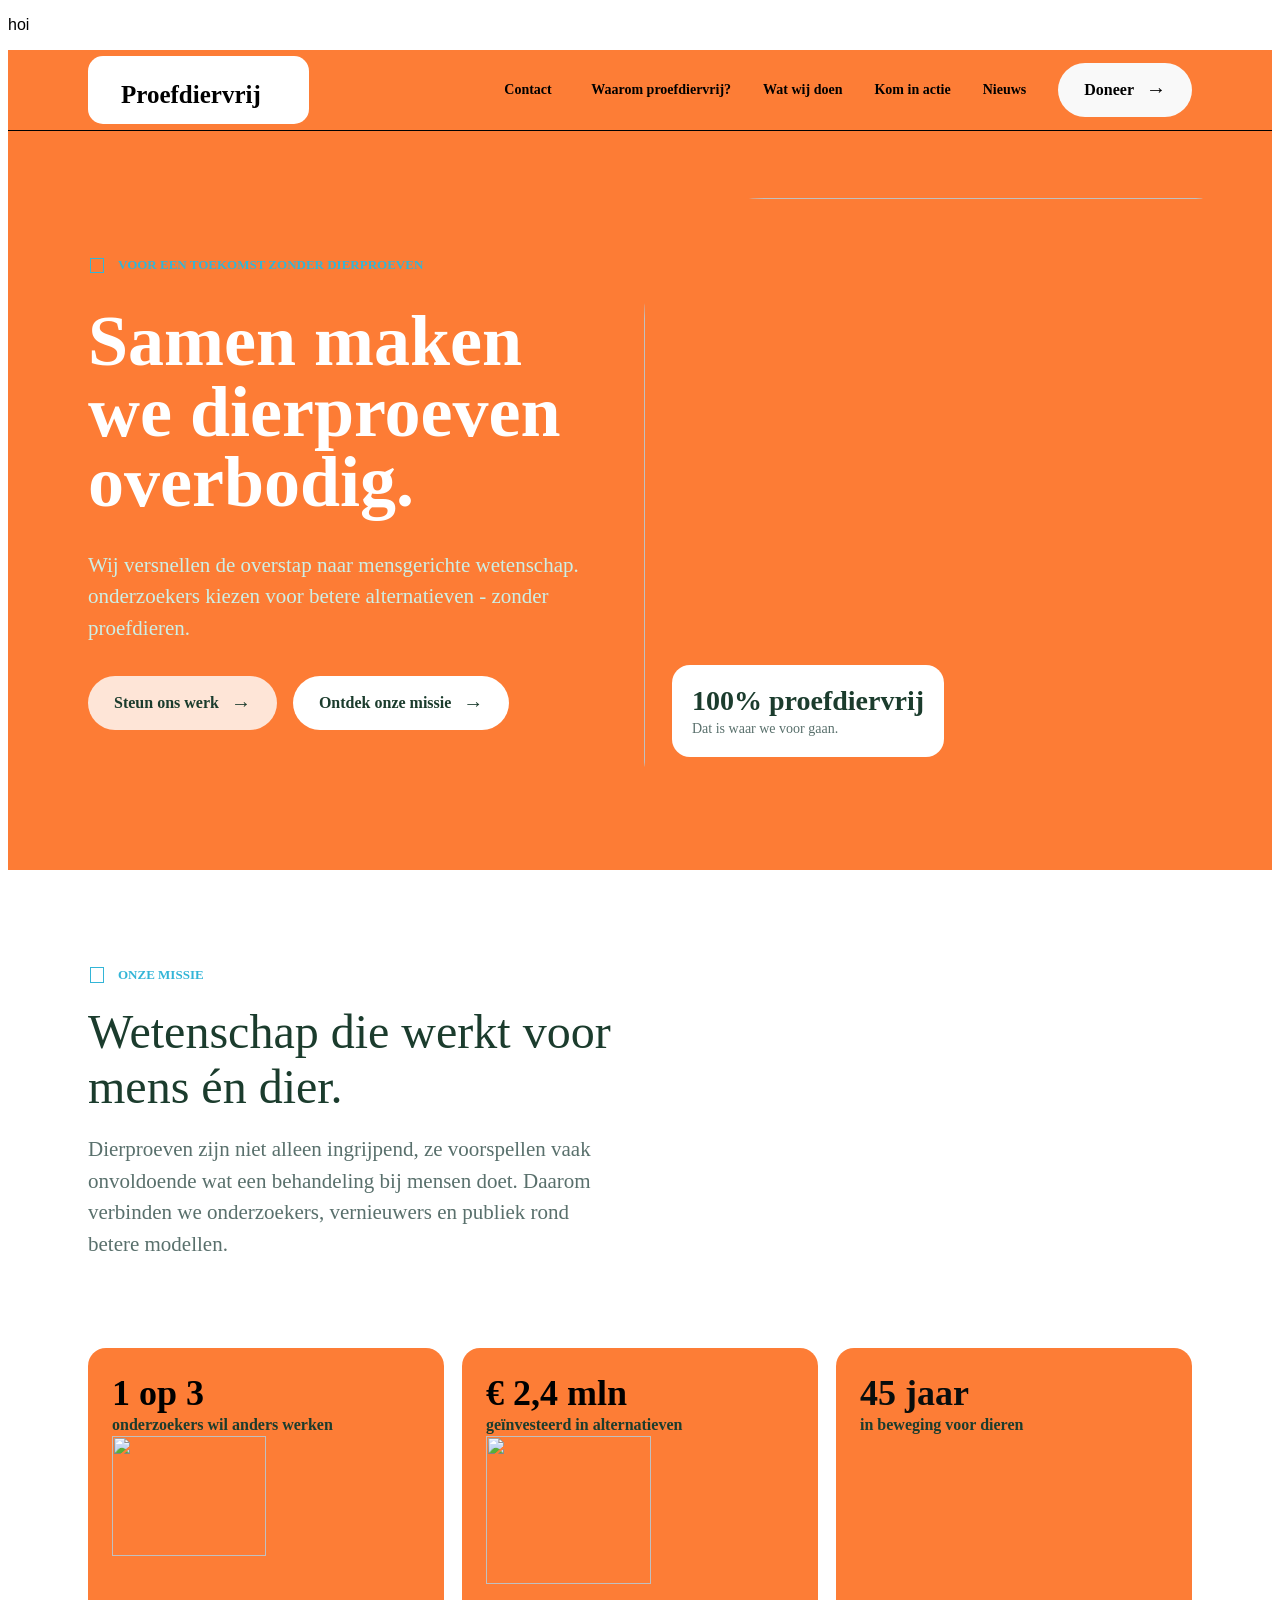
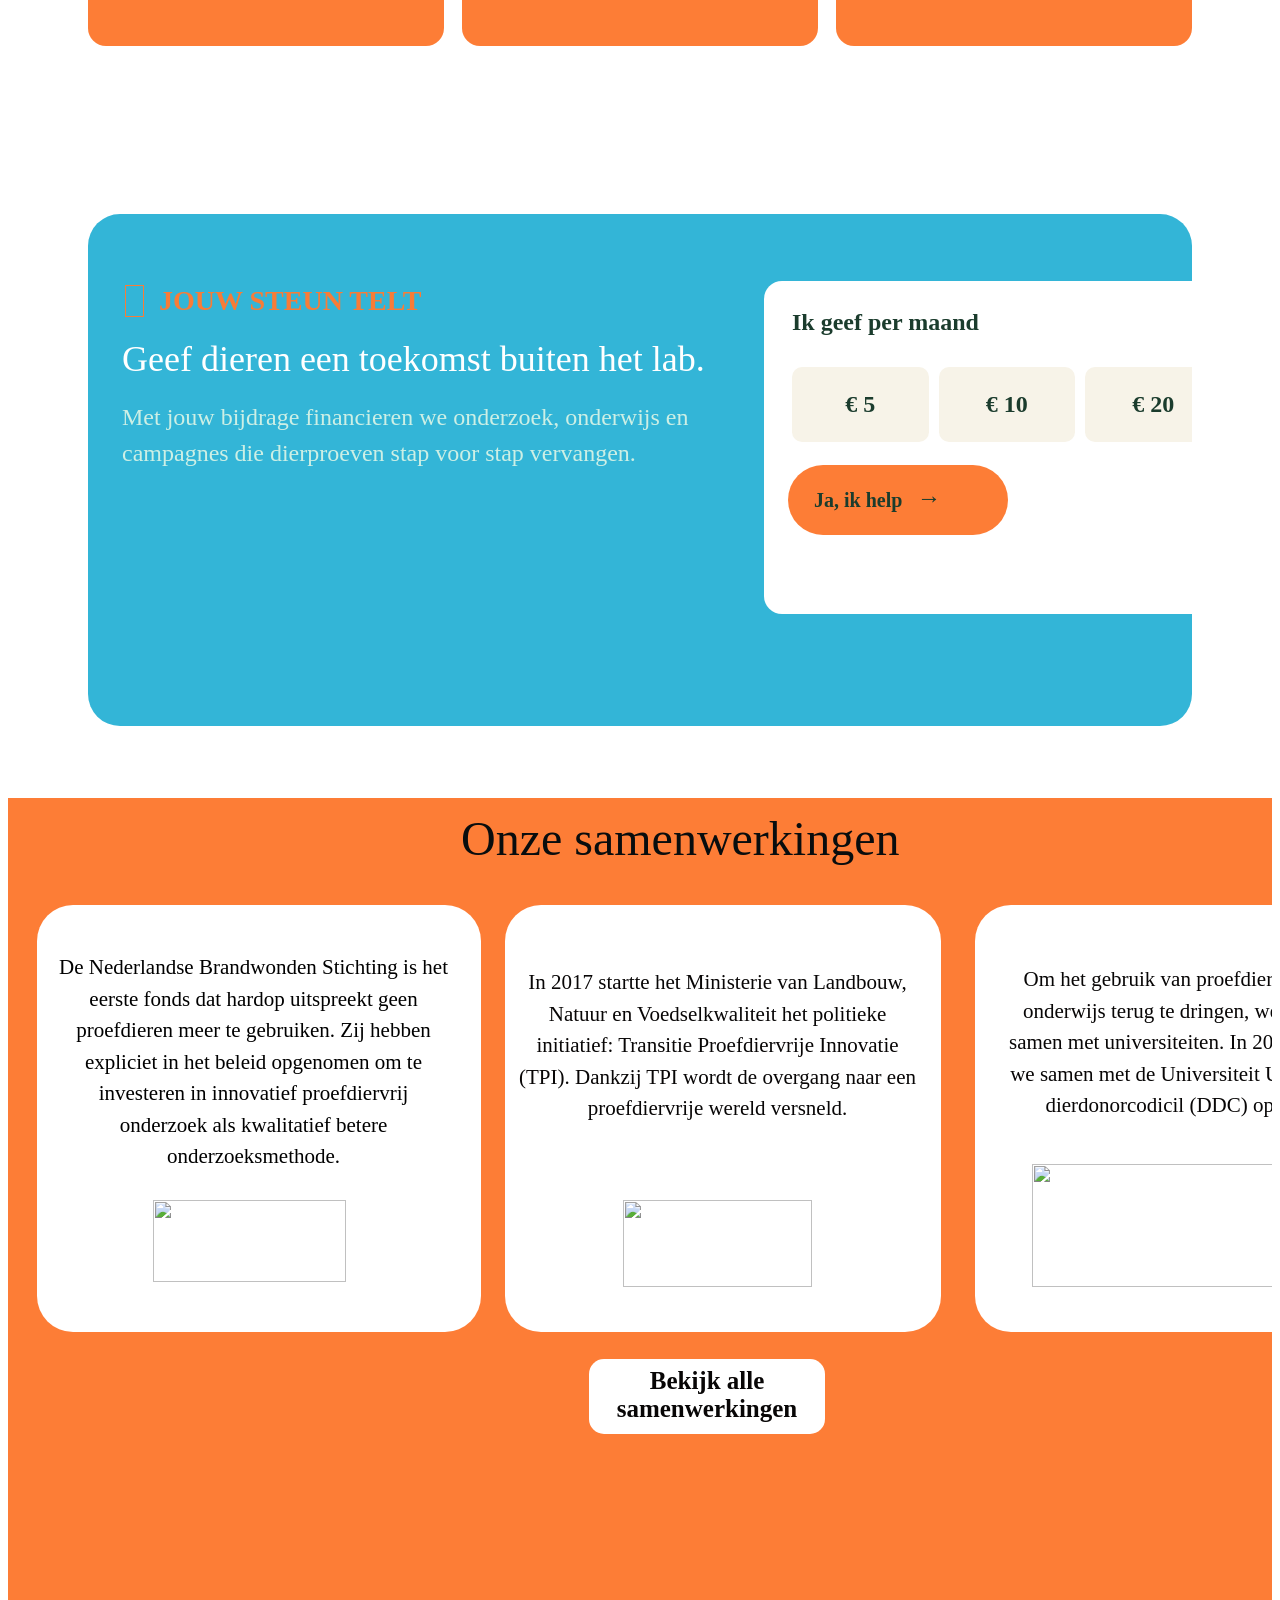
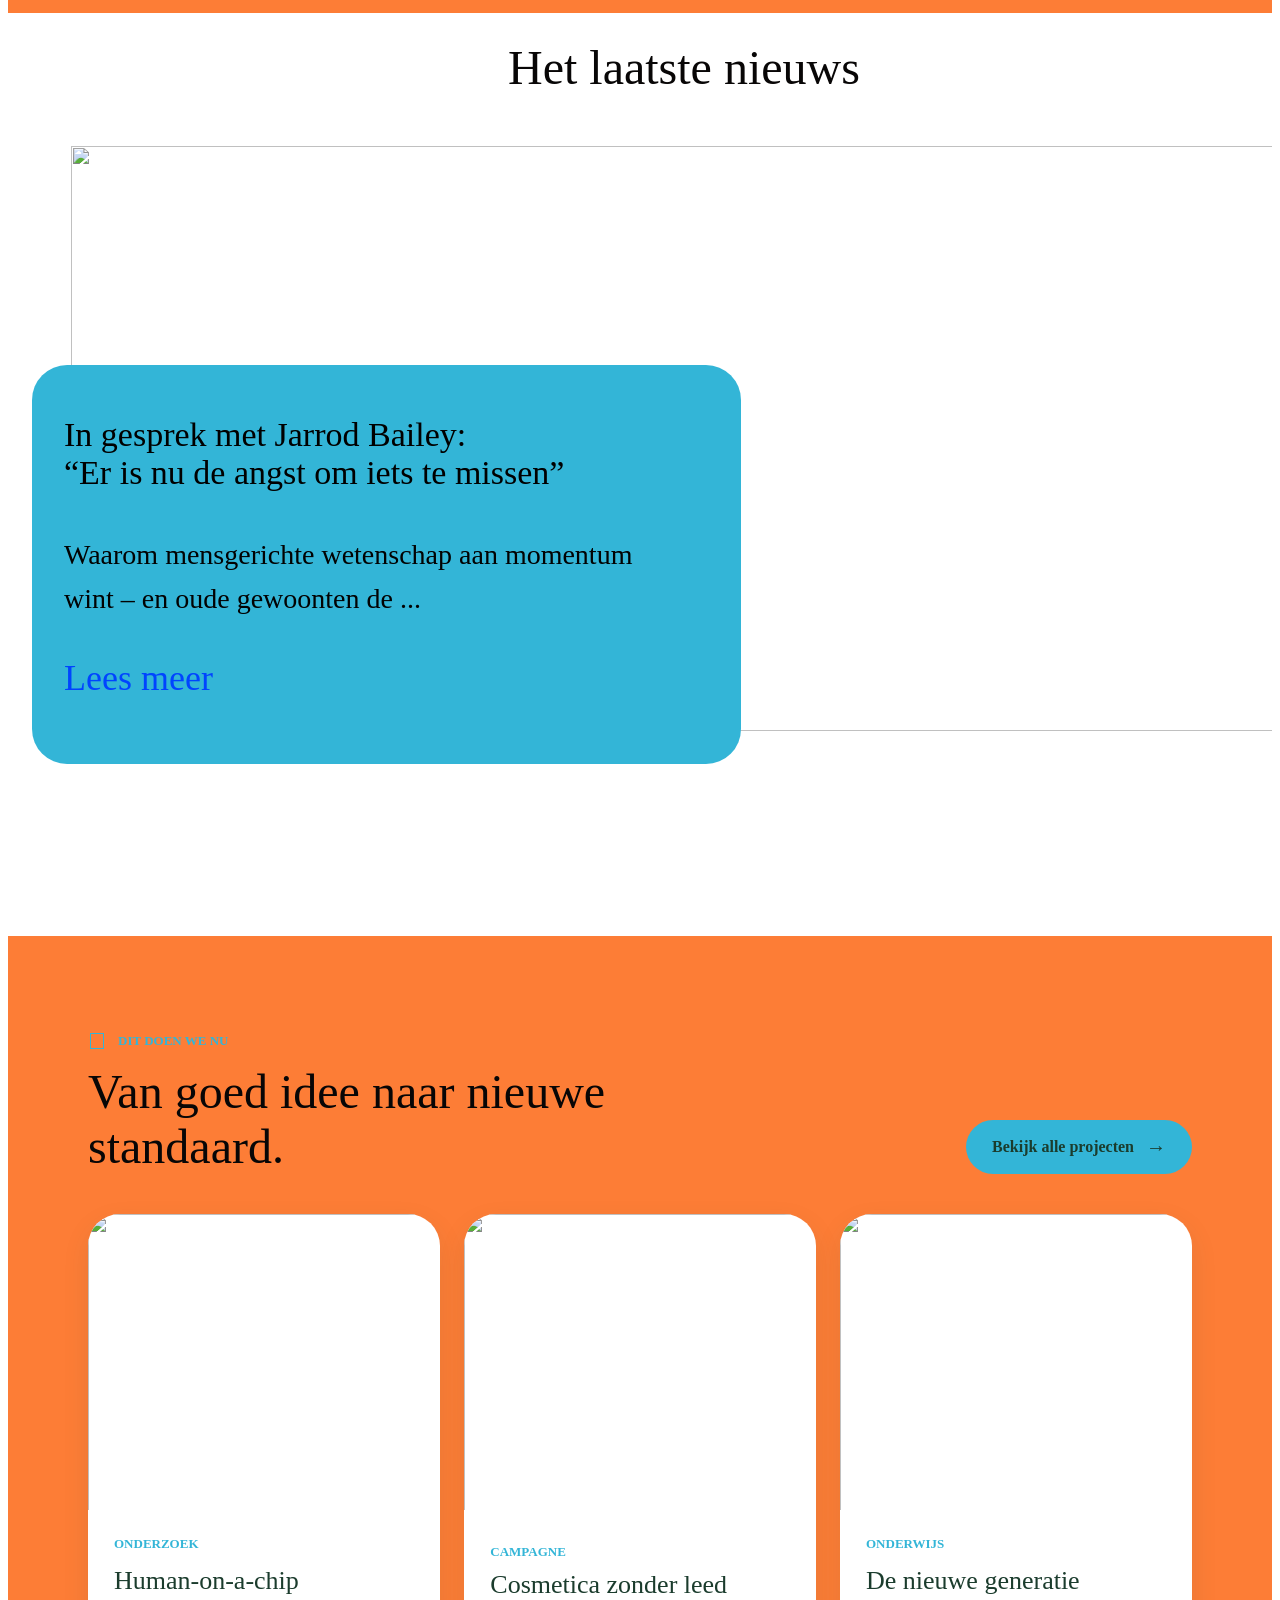
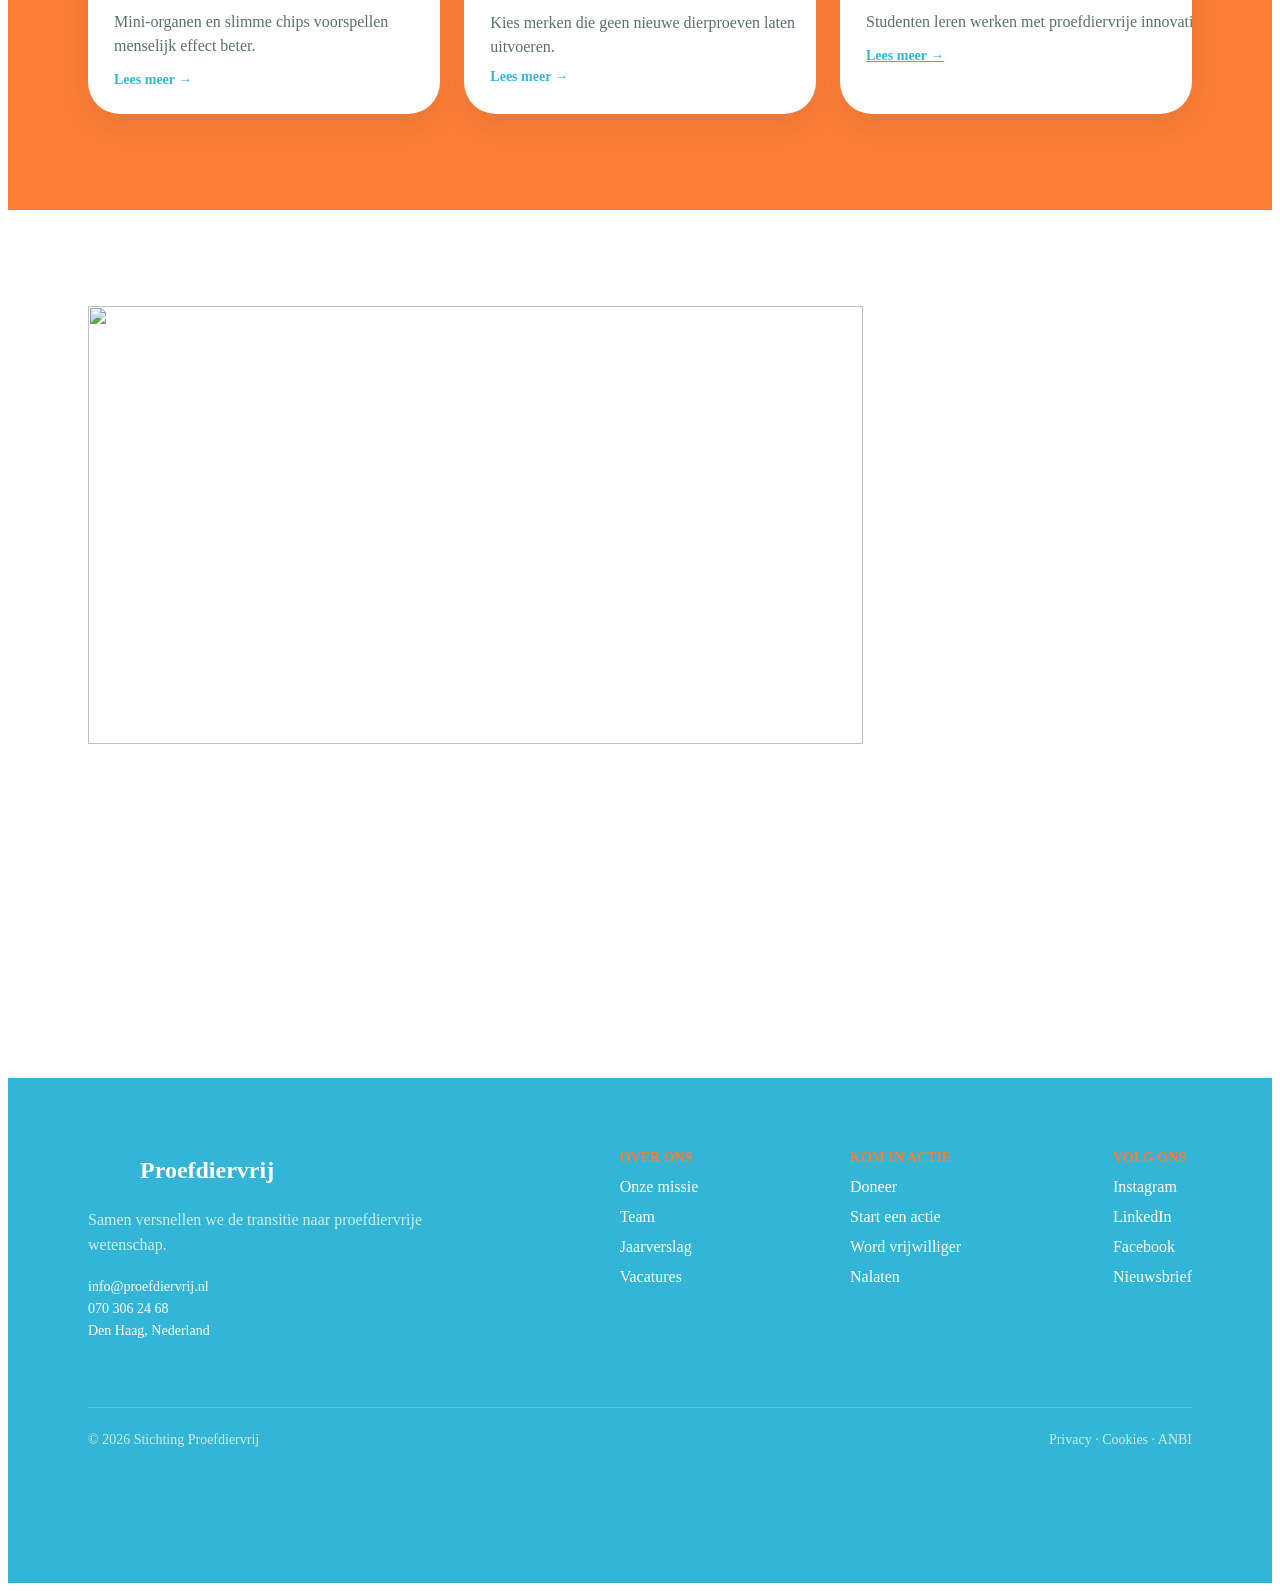
==== commit 2d36e758: "hoi" ====
--- a/vyuoftyjfctcyucrtyucxrtyj.html
+++ b/vyuoftyjfctcyucrtyucxrtyj.html
@@ -7,7 +7,7 @@
     <link rel="stylesheet" href="style.css">
 </head>
 <body>
-
+<p>hoi</p>
     <div style="width: 100%; height: 100%; background: #F7F3E8; overflow: hidden; flex-direction: column; justify-content: flex-start; align-items: flex-start; display: inline-flex">
     <div style="align-self: stretch; height: 820px; background: rgba(255, 89.25, 0, 0.77); overflow: hidden; flex-direction: column; justify-content: flex-start; align-items: flex-start; display: flex">
         <div style="align-self: stretch; height: 92px; padding-left: 80px; padding-right: 80px; position: relative; background: #FD7D36; overflow: hidden; border-bottom: 1px black solid; justify-content: space-between; align-items: center; display: inline-flex">
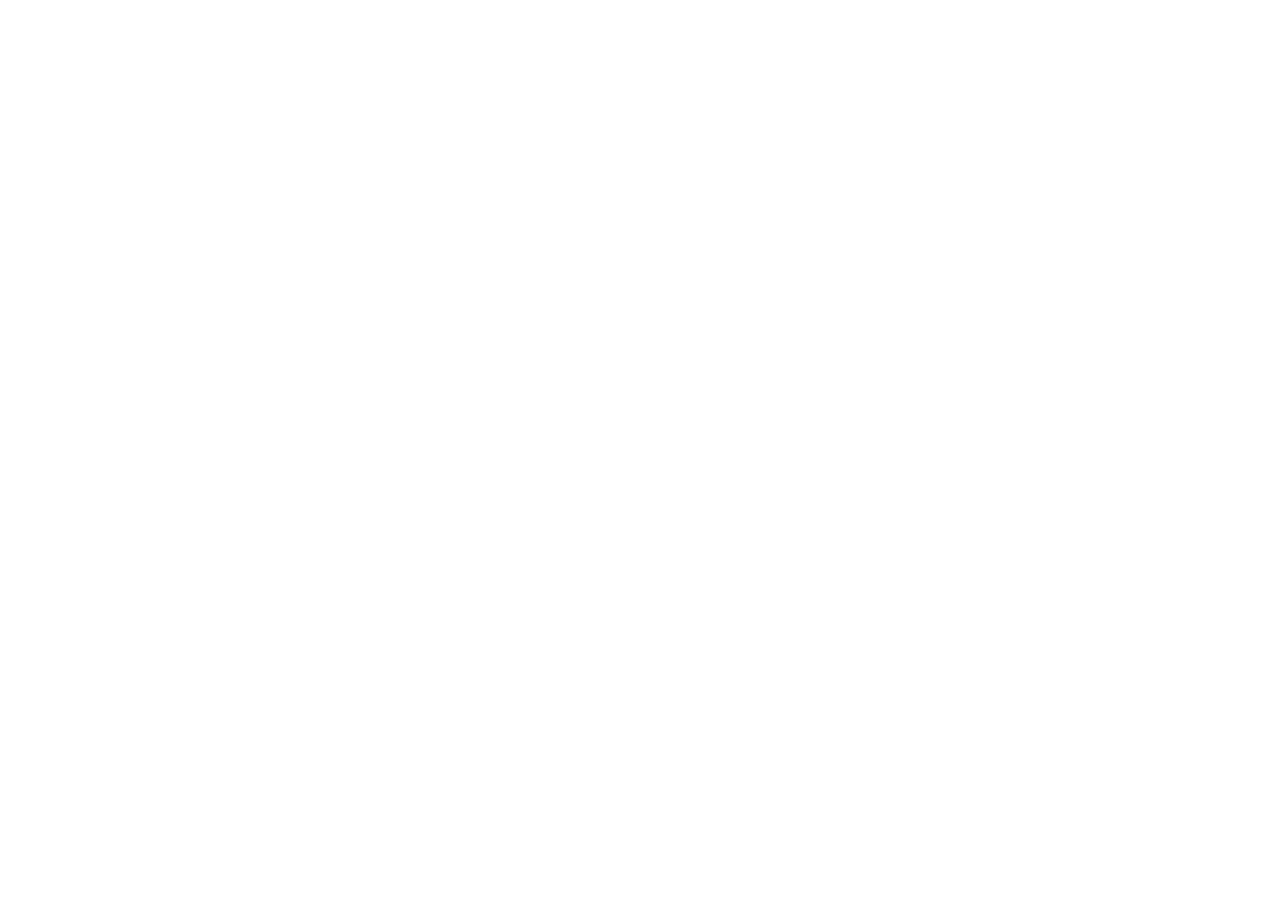
==== commit a7ec57d3: "restart" ====
--- a/vyuoftyjfctcyucrtyucxrtyj.html
+++ b/vyuoftyjfctcyucrtyucxrtyj.html
@@ -7,235 +7,6 @@
     <link rel="stylesheet" href="style.css">
 </head>
 <body>
-<p>hoi</p>
-    <div style="width: 100%; height: 100%; background: #F7F3E8; overflow: hidden; flex-direction: column; justify-content: flex-start; align-items: flex-start; display: inline-flex">
-    <div style="align-self: stretch; height: 820px; background: rgba(255, 89.25, 0, 0.77); overflow: hidden; flex-direction: column; justify-content: flex-start; align-items: flex-start; display: flex">
-        <div style="align-self: stretch; height: 92px; padding-left: 80px; padding-right: 80px; position: relative; background: #FD7D36; overflow: hidden; border-bottom: 1px black solid; justify-content: space-between; align-items: center; display: inline-flex">
-            <div style="width: 221px; height: 68px; background: white; border-radius: 15px"></div>
-            <div style="overflow: hidden; justify-content: flex-start; align-items: center; gap: 32px; display: flex">
-                <div style="width: 55px; justify-content: flex-end; display: flex; flex-direction: column; color: black; font-size: 14px; font-family: Inter; font-weight: 600; word-wrap: break-word">Contact</div>
-                <div style="color: black; font-size: 14px; font-family: Inter; font-weight: 600; word-wrap: break-word">Waarom proefdiervrij?</div>
-                <div style="color: black; font-size: 14px; font-family: Inter; font-weight: 600; word-wrap: break-word">Wat wij doen</div>
-                <div style="color: black; font-size: 14px; font-family: Inter; font-weight: 600; word-wrap: break-word">Kom in actie</div>
-                <div style="color: black; font-size: 14px; font-family: Inter; font-weight: 600; word-wrap: break-word">Nieuws</div>
-                <div style="height: 54px; padding-left: 26px; padding-right: 26px; background: #F9F9F9; overflow: hidden; border-radius: 999px; justify-content: flex-start; align-items: center; gap: 12px; display: flex">
-                    <div style="color: black; font-size: 16px; font-family: Inter; font-weight: 700; word-wrap: break-word">Doneer</div>
-                    <div style="color: black; font-size: 20px; font-family: Inter; font-weight: 700; word-wrap: break-word">→</div>
-                </div>
-            </div>
-            <div style="left: 113px; top: 31px; position: absolute; color: black; font-size: 25px; font-family: Inter; font-weight: 800; word-wrap: break-word">Proefdiervrij</div>
-        </div>
-        <div style="align-self: stretch; height: 703px; padding-top: 58px; padding-bottom: 72px; padding-left: 80px; padding-right: 48px; overflow: hidden; justify-content: flex-start; align-items: center; gap: 64px; display: inline-flex">
-            <div style="flex: 1 1 0; overflow: hidden; flex-direction: column; justify-content: flex-start; align-items: flex-start; gap: 32px; display: inline-flex">
-                <div style="overflow: hidden; justify-content: flex-start; align-items: center; gap: 12px; display: inline-flex">
-                    <div style="width: 18px; height: 18px; position: relative; overflow: hidden">
-                        <div style="width: 12px; height: 13.50px; left: 3px; top: 2.25px; position: absolute; outline: 1px #33B5D7 solid; outline-offset: -0.50px"></div>
-                    </div>
-                    <div style="color: #33B5D7; font-size: 13px; font-family: Inter; font-weight: 700; text-transform: uppercase; word-wrap: break-word">Voor een toekomst zonder dierproeven</div>
-                </div>
-                <div style="align-self: stretch; color: white; font-size: 72px; font-family: Inter; font-weight: 800; line-height: 70.56px; word-wrap: break-word">Samen maken we dierproeven overbodig.</div>
-                <div style="width: 560px; color: #CDEFE5; font-size: 21px; font-family: Inter; font-weight: 400; line-height: 31.50px; word-wrap: break-word">Wij versnellen de overstap naar mensgerichte wetenschap. Help onderzoekers kiezen voor betere alternatieven - zonder proefdieren.</div>
-                <div style="overflow: hidden; justify-content: flex-start; align-items: flex-start; gap: 16px; display: inline-flex">
-                    <div style="height: 54px; padding-left: 26px; padding-right: 26px; background: rgba(254.52, 254.52, 254.52, 0.80); overflow: hidden; border-radius: 999px; justify-content: flex-start; align-items: center; gap: 12px; display: flex">
-                        <div style="color: #1B3C2D; font-size: 16px; font-family: Inter; font-weight: 700; word-wrap: break-word">Steun ons werk</div>
-                        <div style="color: #1B3C2D; font-size: 20px; font-family: Inter; font-weight: 700; word-wrap: break-word">→</div>
-                    </div>
-                    <div style="height: 54px; padding-left: 26px; padding-right: 26px; background: white; overflow: hidden; border-radius: 999px; justify-content: flex-start; align-items: center; gap: 12px; display: flex">
-                        <div style="color: #1B3C2D; font-size: 16px; font-family: Inter; font-weight: 700; word-wrap: break-word">Ontdek onze missie</div>
-                        <div style="color: #1B3C2D; font-size: 20px; font-family: Inter; font-weight: 700; word-wrap: break-word">→</div>
-                    </div>
-                </div>
-            </div>
-            <div style="width: 580px; height: 590px; position: relative; overflow: hidden; border-top-left-radius: 120px; border-top-right-radius: 28px; border-bottom-right-radius: 120px; border-bottom-left-radius: 28px; background-image: url(https://placehold.co/580x590); flex-direction: column; justify-content: flex-start; align-items: flex-start; display: inline-flex">
-                <div style="width: 701px; height: 654px; position: relative">
-                    <img style="width: 701px; height: 654px; left: 0px; top: 0px; position: absolute" src="https://placehold.co/701x654" />
-                </div>
-                <div style="width: 956px; height: 892px"></div>
-                <div style="padding: 20px; left: 28px; top: 467px; position: absolute; background: white; overflow: hidden; border-radius: 18px; flex-direction: column; justify-content: flex-start; align-items: flex-start; gap: 4px; display: flex">
-                    <div style="color: #1B3C2D; font-size: 28px; font-family: Inter; font-weight: 800; word-wrap: break-word">100% proefdiervrij</div>
-                    <div style="color: #59706C; font-size: 14px; font-family: Inter; font-weight: 400; word-wrap: break-word">Dat is waar we voor gaan.</div>
-                </div>
-            </div>
-        </div>
-    </div>
-    <div style="align-self: stretch; padding-left: 80px; padding-right: 80px; padding-top: 96px; padding-bottom: 96px; background: white; overflow: hidden; flex-direction: column; justify-content: flex-start; align-items: flex-start; gap: 88px; display: flex">
-        <div style="width: 530px; overflow: hidden; flex-direction: column; justify-content: flex-start; align-items: flex-start; gap: 20px; display: flex">
-            <div style="overflow: hidden; justify-content: flex-start; align-items: center; gap: 12px; display: inline-flex">
-                <div style="width: 18px; height: 18px; position: relative; overflow: hidden">
-                    <div style="width: 12px; height: 13.50px; left: 3px; top: 2.25px; position: absolute; outline: 1px #33B5D7 solid; outline-offset: -0.50px"></div>
-                </div>
-                <div style="color: #33B5D7; font-size: 13px; font-family: Inter; font-weight: 700; text-transform: uppercase; word-wrap: break-word">Onze missie</div>
-            </div>
-            <div style="align-self: stretch; color: #1B3C2D; font-size: 48px; font-family: Inter; font-weight: 400; word-wrap: break-word">Wetenschap die werkt voor mens én dier.</div>
-            <div style="align-self: stretch; color: #59706C; font-size: 21px; font-family: Inter; font-weight: 400; line-height: 31.50px; word-wrap: break-word">Dierproeven zijn niet alleen ingrijpend, ze voorspellen vaak onvoldoende wat een behandeling bij mensen doet. Daarom verbinden we onderzoekers, vernieuwers en publiek rond betere modellen.</div>
-        </div>
-        <div style="align-self: stretch; overflow: hidden; justify-content: flex-start; align-items: flex-start; gap: 18px; display: inline-flex">
-            <div style="flex: 1 1 0; height: 250px; padding: 24px; background: #FD7D36; overflow: hidden; border-radius: 18px; flex-direction: column; justify-content: flex-start; align-items: flex-start; display: inline-flex">
-                <div style="color: black; font-size: 36px; font-family: Inter; font-weight: 800; word-wrap: break-word">1 op 3</div>
-                <div style="align-self: stretch; color: #1B3C2D; font-size: 16px; font-family: Inter; font-weight: 600; line-height: 22.40px; word-wrap: break-word">onderzoekers wil anders werken</div>
-                <img style="width: 154px; height: 120px" src="https://placehold.co/154x120" />
-            </div>
-            <div style="flex: 1 1 0; height: 250px; padding: 24px; background: #FD7D36; overflow: hidden; border-radius: 18px; flex-direction: column; justify-content: flex-start; align-items: flex-start; display: inline-flex">
-                <div style="color: black; font-size: 36px; font-family: Inter; font-weight: 800; word-wrap: break-word">€ 2,4 mln</div>
-                <div style="align-self: stretch; color: #1B3C2D; font-size: 16px; font-family: Inter; font-weight: 600; line-height: 22.40px; word-wrap: break-word">geïnvesteerd in alternatieven</div>
-                <img style="width: 165px; height: 148px" src="https://placehold.co/165x148" />
-            </div>
-            <div style="flex: 1 1 0; height: 250px; padding: 24px; background: #FD7D36; overflow: hidden; border-radius: 18px; flex-direction: column; justify-content: flex-start; align-items: flex-start; display: inline-flex">
-                <div style="color: #080D0D; font-size: 36px; font-family: Inter; font-weight: 800; word-wrap: break-word">45 jaar</div>
-                <div style="align-self: stretch; color: #1B3C2D; font-size: 16px; font-family: Inter; font-weight: 600; line-height: 22.40px; word-wrap: break-word">in beweging voor dieren</div>
-            </div>
-        </div>
-    </div>
-    <div style="align-self: stretch; padding-left: 80px; padding-right: 80px; padding-top: 72px; padding-bottom: 72px; background: white; overflow: hidden; flex-direction: column; justify-content: flex-start; align-items: flex-start; display: flex">
-        <div style="align-self: stretch; height: 400px; padding: 56px; position: relative; background: #33B5D7; overflow: hidden; border-radius: 32px; justify-content: flex-start; align-items: center; gap: 64px; display: inline-flex">
-            <div style="width: 576px; height: 277px; padding: 28px; left: 676px; top: 67px; position: absolute; background: white; overflow: hidden; border-radius: 18px; flex-direction: column; justify-content: flex-start; align-items: flex-start; gap: 18px; display: inline-flex">
-                <div style="color: #1B3C2D; font-size: 24px; font-family: Inter; font-weight: 700; word-wrap: break-word">Ik geef per maand</div>
-                <div style="align-self: stretch; height: 75px; padding-top: 13px; overflow: hidden; justify-content: flex-start; align-items: flex-start; gap: 10px; display: inline-flex">
-                    <div style="flex: 1 1 0; align-self: stretch; background: #F7F3E8; overflow: hidden; border-radius: 10px; flex-direction: column; justify-content: center; align-items: center; display: inline-flex">
-                        <div style="color: #1B3C2D; font-size: 24px; font-family: Inter; font-weight: 700; word-wrap: break-word">€ 5</div>
-                    </div>
-                    <div style="flex: 1 1 0; align-self: stretch; background: #F7F3E8; overflow: hidden; border-radius: 10px; flex-direction: column; justify-content: center; align-items: center; display: inline-flex">
-                        <div style="color: #1B3C2D; font-size: 24px; font-family: Inter; font-weight: 700; word-wrap: break-word">€ 10</div>
-                    </div>
-                    <div style="flex: 1 1 0; align-self: stretch; background: #F7F3E8; overflow: hidden; border-radius: 10px; flex-direction: column; justify-content: center; align-items: center; display: inline-flex">
-                        <div style="color: #1B3C2D; font-size: 24px; font-family: Inter; font-weight: 700; word-wrap: break-word">€ 20</div>
-                    </div>
-                    <div style="flex: 1 1 0; align-self: stretch; background: #F7F3E8; overflow: hidden; border-radius: 10px; flex-direction: column; justify-content: center; align-items: center; display: inline-flex">
-                        <div style="color: #1B3C2D; font-size: 20px; font-family: Inter; font-weight: 700; word-wrap: break-word">Ander <br/>bedrag</div>
-                    </div>
-                </div>
-                <div style="width: 168px; height: 70px; padding-left: 26px; padding-right: 26px; left: 24px; top: 184px; position: absolute; background: #FD7D36; overflow: hidden; border-radius: 999px; justify-content: flex-start; align-items: center; gap: 12px; display: inline-flex">
-                    <div style="color: #1B3C2D; font-size: 20px; font-family: Inter; font-weight: 700; word-wrap: break-word">Ja, ik help</div>
-                    <div style="left: 129px; top: 20px; position: absolute; color: #1B3C2D; font-size: 24px; font-family: Inter; font-weight: 700; word-wrap: break-word">→</div>
-                </div>
-            </div>
-            <div style="width: 620px; height: 288px; left: 34px; top: 67px; position: absolute; overflow: hidden; flex-direction: column; justify-content: flex-start; align-items: flex-start; gap: 20px; display: inline-flex">
-                <div style="overflow: hidden; justify-content: flex-start; align-items: center; gap: 12px; display: inline-flex">
-                    <div style="width: 25px; height: 40px; position: relative; overflow: hidden">
-                        <div style="width: 16.67px; height: 30px; left: 4.17px; top: 5px; position: absolute; outline: 1px #F87C37 solid; outline-offset: -0.50px"></div>
-                    </div>
-                    <div style="color: #F87C37; font-size: 28px; font-family: Inter; font-weight: 700; text-transform: uppercase; word-wrap: break-word">Jouw steun telt</div>
-                </div>
-                <div style="align-self: stretch; color: white; font-size: 36px; font-family: Inter; font-weight: 400; line-height: 37.80px; word-wrap: break-word">Geef dieren een toekomst buiten het lab.</div>
-                <div style="align-self: stretch; color: #CDEFE5; font-size: 24px; font-family: Roboto; font-weight: 400; line-height: 36px; word-wrap: break-word">Met jouw bijdrage financieren we onderzoek, onderwijs en campagnes die dierproeven stap voor stap vervangen.</div>
-            </div>
-        </div>
-    </div>
-    <div style="align-self: stretch; height: 671px; padding-left: 80px; padding-right: 80px; padding-top: 72px; padding-bottom: 72px; position: relative; background: #FD7D36; overflow: hidden; flex-direction: column; justify-content: flex-start; align-items: flex-start; display: flex">
-        <div style="width: 444px; height: 427px; left: 29px; top: 107px; position: absolute; background: var(--Color, white); border-radius: 36px"></div>
-        <div style="width: 436px; height: 427px; left: 497px; top: 107px; position: absolute; background: var(--Color, white); border-radius: 36px"></div>
-        <div style="width: 440px; height: 427px; left: 967px; top: 107px; position: absolute; background: var(--Color, white); border-radius: 36px"></div>
-        <div style="width: 1164px; height: 112px; left: 453px; top: 13px; position: absolute; color: #090D0E; font-size: 48px; font-family: Inter; font-weight: 400; word-wrap: break-word">Onze samenwerkingen</div>
-        <div style="width: 401px; height: 239px; left: 45px; top: 154px; position: absolute; text-align: center; color: black; font-size: 21px; font-family: Inter; font-weight: 400; line-height: 31.50px; word-wrap: break-word">De Nederlandse Brandwonden Stichting is het eerste fonds dat hardop uitspreekt geen proefdieren meer te gebruiken. Zij hebben expliciet in het beleid opgenomen om te investeren in innovatief proefdiervrij onderzoek als kwalitatief betere onderzoeksmethode.</div>
-        <div style="width: 405px; height: 181px; left: 507px; top: 169px; position: absolute; text-align: center; color: var(--Colortext, #080606); font-size: 21px; font-family: Inter; font-weight: 400; line-height: 31.50px; word-wrap: break-word">In 2017 startte het Ministerie van Landbouw, Natuur en Voedselkwaliteit het politieke initiatief: Transitie Proefdiervrije Innovatie (TPI). Dankzij TPI wordt de overgang naar een proefdiervrije wereld versneld.</div>
-        <div style="width: 359px; height: 181px; left: 997px; top: 166px; position: absolute; text-align: center; color: var(--Colortext, #080606); font-size: 21px; font-family: Inter; font-weight: 400; line-height: 31.50px; word-wrap: break-word">Om het gebruik van proefdieren in het onderwijs terug te dringen, werken we samen met universiteiten. In 2010 hebben we samen met de Universiteit Utrecht het dierdonorcodicil (DDC) opgezet.</div>
-        <img style="width: 189px; height: 87px; left: 615px; top: 402px; position: absolute" src="https://placehold.co/189x87" />
-        <img style="width: 311px; height: 123px; left: 1024px; top: 366px; position: absolute" src="https://placehold.co/311x123" />
-        <div style="width: 236px; height: 75px; left: 581px; top: 561px; position: absolute; background: white; border-radius: 15px"></div>
-        <div style="width: 296px; height: 75px; left: 551px; top: 569px; position: absolute; text-align: center; color: var(--Colortext, #080606); font-size: 25px; font-family: Inter; font-weight: 642; word-wrap: break-word">Bekijk alle samenwerkingen</div>
-        <img style="width: 193px; height: 82px; left: 145px; top: 402px; position: absolute" src="https://placehold.co/193x82" />
-    </div>
-    <div style="align-self: stretch; height: 779px; padding-left: 80px; padding-right: 80px; padding-top: 72px; padding-bottom: 72px; position: relative; background: white; overflow: hidden; flex-direction: column; justify-content: flex-start; align-items: flex-start; display: flex">
-        <img style="width: 1340px; height: 585px; left: 63px; top: 133px; position: absolute" src="https://placehold.co/1340x585" />
-        <div style="width: 1091px; height: 146px; left: 500px; top: 27px; position: absolute; color: var(--Colortext, #080606); font-size: 48px; font-family: Inter; font-weight: 400; word-wrap: break-word">Het laatste nieuws</div>
-        <div style="width: 709px; height: 399px; left: 24px; top: 352px; position: absolute; background: #33B5D7; border-radius: 35px"></div>
-        <div style="width: 644px; height: 315px; left: 56px; top: 403px; position: absolute; color: black; font-size: 34px; font-family: Inter; font-weight: 400; word-wrap: break-word">In gesprek met Jarrod Bailey: <br/>“Er is nu de angst om iets te missen”</div>
-        <div style="width: 603px; height: 184px; left: 56px; top: 520px; position: absolute; color: #020202; font-size: 28px; font-family: Inter; font-weight: 400; line-height: 44px; word-wrap: break-word">Waarom mensgerichte wetenschap aan momentum wint – en oude gewoonten de ...</div>
-        <div style="width: 268px; height: 48px; left: 56px; top: 644px; position: absolute; color: #0044FF; font-size: 36px; font-family: Inter; font-weight: 400; word-wrap: break-word">Lees meer</div>
-    </div>
-    <div style="align-self: stretch; padding-left: 80px; padding-right: 80px; padding-top: 96px; padding-bottom: 96px; background: #FD7D36; overflow: hidden; flex-direction: column; justify-content: flex-start; align-items: flex-start; gap: 40px; display: flex">
-        <div style="align-self: stretch; overflow: hidden; justify-content: space-between; align-items: flex-end; display: inline-flex">
-            <div style="width: 680px; overflow: hidden; flex-direction: column; justify-content: flex-start; align-items: flex-start; gap: 14px; display: inline-flex">
-                <div style="overflow: hidden; justify-content: flex-start; align-items: center; gap: 12px; display: inline-flex">
-                    <div style="width: 18px; height: 18px; position: relative; overflow: hidden">
-                        <div style="width: 12px; height: 13.50px; left: 3px; top: 2.25px; position: absolute; outline: 1px #33B5D7 solid; outline-offset: -0.50px"></div>
-                    </div>
-                    <div style="color: #33B5D7; font-size: 13px; font-family: Inter; font-weight: 700; text-transform: uppercase; word-wrap: break-word">Dit doen we nu</div>
-                </div>
-                <div style="align-self: stretch; color: var(--Colortext, #080606); font-size: 48px; font-family: Inter; font-weight: 400; word-wrap: break-word">Van goed idee naar nieuwe standaard.</div>
-            </div>
-            <div style="height: 54px; padding-left: 26px; padding-right: 26px; background: #33B5D7; overflow: hidden; border-radius: 999px; justify-content: flex-start; align-items: center; gap: 12px; display: flex">
-                <div style="color: #1B3C2D; font-size: 16px; font-family: Inter; font-weight: 700; word-wrap: break-word">Bekijk alle projecten</div>
-                <div style="color: #1B3C2D; font-size: 20px; font-family: Inter; font-weight: 700; word-wrap: break-word">→</div>
-            </div>
-        </div>
-        <div style="align-self: stretch; justify-content: flex-start; align-items: flex-start; gap: 24px; display: inline-flex">
-            <div style="flex: 1 1 0; height: 500px; background: white; box-shadow: 0px 10px 28px rgba(6, 78, 69, 0.09); overflow: hidden; border-radius: 32px; flex-direction: column; justify-content: flex-start; align-items: flex-start; display: inline-flex">
-                <div style="width: 411px; height: 296px; overflow: hidden; background-image: url(https://placehold.co/411x296); flex-direction: column; justify-content: flex-start; align-items: flex-start; display: flex">
-                    <img style="width: 415px; height: 415px; border-radius: 26px" src="https://placehold.co/415x415" />
-                </div>
-                <div style="align-self: stretch; flex: 1 1 0; padding: 26px; overflow: hidden; flex-direction: column; justify-content: flex-start; align-items: flex-start; gap: 14px; display: flex">
-                    <div style="color: #33B5D7; font-size: 13px; font-family: Inter; font-weight: 700; text-transform: uppercase; word-wrap: break-word">Onderzoek</div>
-                    <div style="align-self: stretch; color: #1B3C2D; font-size: 26px; font-family: Inter; font-weight: 400; word-wrap: break-word">Human-on-a-chip</div>
-                    <div style="align-self: stretch; color: #59706C; font-size: 16px; font-family: Inter; font-weight: 400; line-height: 24px; word-wrap: break-word">Mini-organen en slimme chips voorspellen menselijk effect beter.</div>
-                    <div style="color: #33B5D7; font-size: 14px; font-family: Inter; font-weight: 700; word-wrap: break-word">Lees meer →</div>
-                </div>
-            </div>
-            <div style="flex: 1 1 0; height: 500px; position: relative; background: white; box-shadow: 0px 10px 28px rgba(6, 78, 69, 0.09); overflow: hidden; border-radius: 32px; flex-direction: column; justify-content: flex-start; align-items: flex-start; display: inline-flex">
-                <div style="align-self: stretch; height: 296px; overflow: hidden; background-image: url(https://placehold.co/411x296); flex-direction: column; justify-content: flex-start; align-items: flex-start; display: flex">
-                    <img style="width: 411px; height: 411px" src="https://placehold.co/411x411" />
-                </div>
-                <div style="width: 410px; height: 226px; left: 0.33px; top: 304px; position: absolute; overflow: hidden">
-                    <div style="left: 26px; top: 26px; position: absolute; color: #33B5D7; font-size: 13px; font-family: Inter; font-weight: 700; text-transform: uppercase; word-wrap: break-word">Campagne</div>
-                    <div style="left: 26px; top: 52px; position: absolute; color: #1B3C2D; font-size: 26px; font-family: Inter; font-weight: 400; word-wrap: break-word">Cosmetica zonder leed</div>
-                    <div style="width: 358px; left: 26px; top: 93px; position: absolute; color: #59706C; font-size: 16px; font-family: Inter; font-weight: 400; line-height: 24px; word-wrap: break-word">Kies merken die geen nieuwe dierproeven laten uitvoeren.</div>
-                    <div style="left: 26px; top: 151px; position: absolute; color: #33B5D7; font-size: 14px; font-family: Inter; font-weight: 700; word-wrap: break-word">Lees meer →</div>
-                </div>
-            </div>
-            <div style="flex: 1 1 0; height: 500px; position: relative; background: white; box-shadow: 0px 10px 28px rgba(6, 78, 69, 0.09); overflow: hidden; border-radius: 32px; flex-direction: column; justify-content: flex-start; align-items: flex-start; display: inline-flex">
-                <div style="align-self: stretch; height: 296px; overflow: hidden; background-image: url(https://placehold.co/411x296); flex-direction: column; justify-content: flex-start; align-items: flex-start; display: flex">
-                    <img style="width: 411px; height: 411px" src="https://placehold.co/411x411" />
-                </div>
-                <div style="width: 410.67px; height: 230px; padding: 26px; left: 0px; top: 296px; position: absolute; overflow: hidden; flex-direction: column; justify-content: flex-start; align-items: flex-start; gap: 14px; display: flex">
-                    <div style="color: #33B5D7; font-size: 13px; font-family: Inter; font-weight: 700; text-transform: uppercase; word-wrap: break-word">Onderwijs</div>
-                    <div style="align-self: stretch; color: #1B3C2D; font-size: 26px; font-family: Inter; font-weight: 400; word-wrap: break-word">De nieuwe generatie</div>
-                    <div style="align-self: stretch; color: #59706C; font-size: 16px; font-family: Inter; font-weight: 400; line-height: 24px; word-wrap: break-word">Studenten leren werken met proefdiervrije innovaties.</div>
-                    <div style="color: #33B5D7; font-size: 14px; font-family: Inter; font-weight: 700; text-decoration: underline; word-wrap: break-word">Lees meer →</div>
-                </div>
-            </div>
-        </div>
-    </div>
-    <div style="align-self: stretch; height: 676px; padding-left: 80px; padding-right: 80px; padding-top: 96px; padding-bottom: 96px; background: white; overflow: hidden; flex-direction: column; justify-content: flex-start; align-items: flex-start; gap: 40px; display: flex">
-        <img style="width: 775px; height: 438px" src="https://placehold.co/775x438" />
-    </div>
-    <div style="align-self: stretch; height: 401px; padding-top: 72px; padding-bottom: 32px; padding-left: 80px; padding-right: 80px; background: #33B5D7; overflow: hidden; flex-direction: column; justify-content: flex-start; align-items: flex-start; gap: 64px; display: flex">
-        <div style="align-self: stretch; overflow: hidden; justify-content: space-between; align-items: flex-start; display: inline-flex">
-            <div style="width: 380px; overflow: hidden; flex-direction: column; justify-content: flex-start; align-items: flex-start; gap: 18px; display: inline-flex">
-                <div style="overflow: hidden; justify-content: flex-start; align-items: center; gap: 12px; display: inline-flex">
-                    <div style="width: 40px; height: 40px; background: #33B5D7; border-radius: 9999px"></div>
-                    <div style="color: white; font-size: 24px; font-family: Inter; font-weight: 800; word-wrap: break-word">Proefdiervrij</div>
-                </div>
-                <div style="align-self: stretch; color: #CDEFE5; font-size: 16px; font-family: Inter; font-weight: 400; line-height: 24.80px; word-wrap: break-word">Samen versnellen we de transitie naar proefdiervrije wetenschap.</div>
-                <div style="color: white; font-size: 14px; font-family: Inter; font-weight: 400; line-height: 22.40px; word-wrap: break-word">info@proefdiervrij.nl<br/>070 306 24 68<br/>Den Haag, Nederland</div>
-            </div>
-            <div style="overflow: hidden; flex-direction: column; justify-content: flex-start; align-items: flex-start; gap: 12px; display: inline-flex">
-                <div style="color: #FD7D36; font-size: 14px; font-family: Inter; font-weight: 700; text-transform: uppercase; word-wrap: break-word">Over ons</div>
-                <div style="color: white; font-size: 16px; font-family: Inter; font-weight: 400; word-wrap: break-word">Onze missie</div>
-                <div style="color: white; font-size: 16px; font-family: Inter; font-weight: 400; word-wrap: break-word">Team</div>
-                <div style="color: white; font-size: 16px; font-family: Inter; font-weight: 400; word-wrap: break-word">Jaarverslag</div>
-                <div style="color: white; font-size: 16px; font-family: Inter; font-weight: 400; word-wrap: break-word">Vacatures</div>
-            </div>
-            <div style="overflow: hidden; flex-direction: column; justify-content: flex-start; align-items: flex-start; gap: 12px; display: inline-flex">
-                <div style="color: #FD7D36; font-size: 14px; font-family: Inter; font-weight: 700; text-transform: uppercase; word-wrap: break-word">Kom in actie</div>
-                <div style="color: white; font-size: 16px; font-family: Inter; font-weight: 400; word-wrap: break-word">Doneer</div>
-                <div style="color: white; font-size: 16px; font-family: Inter; font-weight: 400; word-wrap: break-word">Start een actie</div>
-                <div style="color: white; font-size: 16px; font-family: Inter; font-weight: 400; word-wrap: break-word">Word vrijwilliger</div>
-                <div style="color: white; font-size: 16px; font-family: Inter; font-weight: 400; word-wrap: break-word">Nalaten</div>
-            </div>
-            <div style="overflow: hidden; flex-direction: column; justify-content: flex-start; align-items: flex-start; gap: 12px; display: inline-flex">
-                <div style="color: #FD7D36; font-size: 14px; font-family: Inter; font-weight: 700; text-transform: uppercase; word-wrap: break-word">Volg ons</div>
-                <div style="color: white; font-size: 16px; font-family: Inter; font-weight: 400; word-wrap: break-word">Instagram</div>
-                <div style="color: white; font-size: 16px; font-family: Inter; font-weight: 400; word-wrap: break-word">LinkedIn</div>
-                <div style="color: white; font-size: 16px; font-family: Inter; font-weight: 400; word-wrap: break-word">Facebook</div>
-                <div style="color: white; font-size: 16px; font-family: Inter; font-weight: 400; word-wrap: break-word">Nieuwsbrief</div>
-            </div>
-        </div>
-        <div style="align-self: stretch; padding-top: 24px; overflow: hidden; border-top: 1px rgba(255, 255, 255, 0.20) solid; justify-content: space-between; align-items: flex-start; display: inline-flex">
-            <div style="color: #CDEFE5; font-size: 14px; font-family: Inter; font-weight: 400; word-wrap: break-word">© 2026 Stichting Proefdiervrij</div>
-            <div style="color: #CDEFE5; font-size: 14px; font-family: Inter; font-weight: 400; word-wrap: break-word">Privacy · Cookies · ANBI</div>
-        </div>
-    </div>
-</div>
     
 </body>
 </html>
